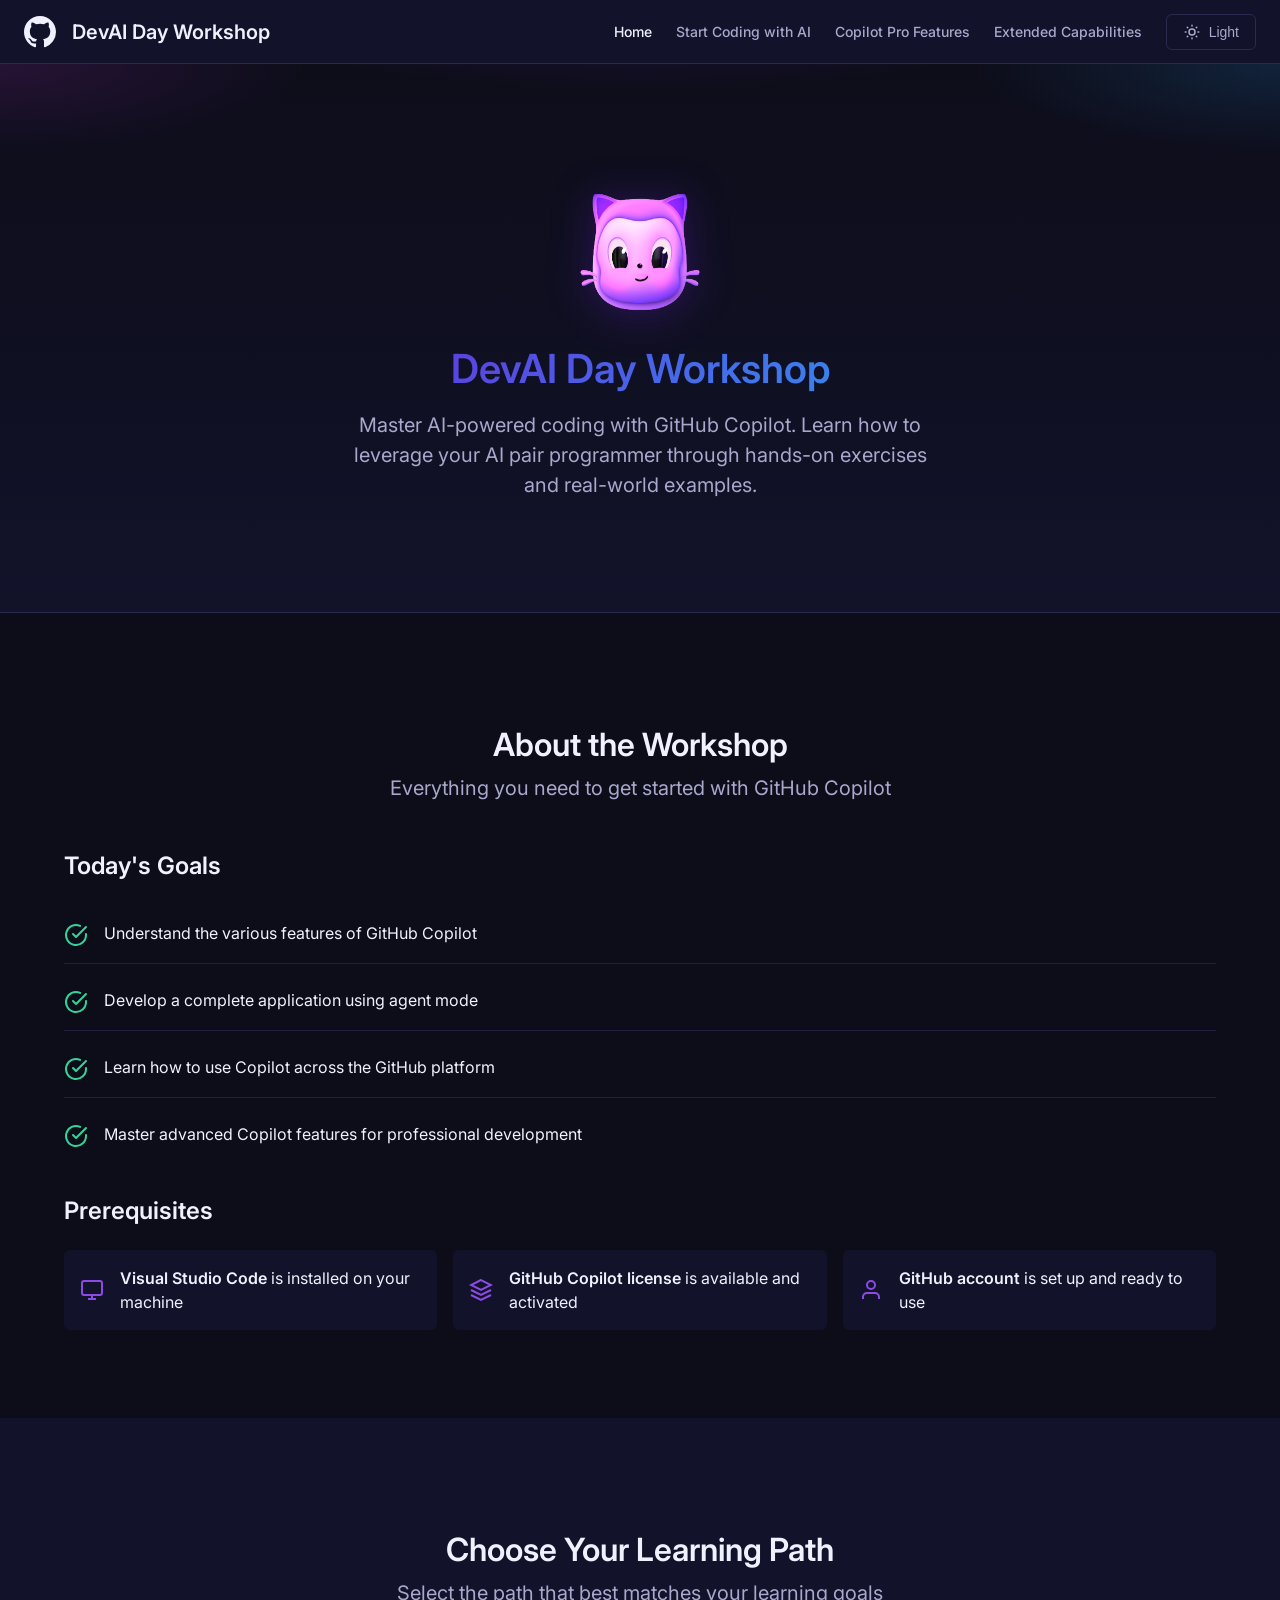
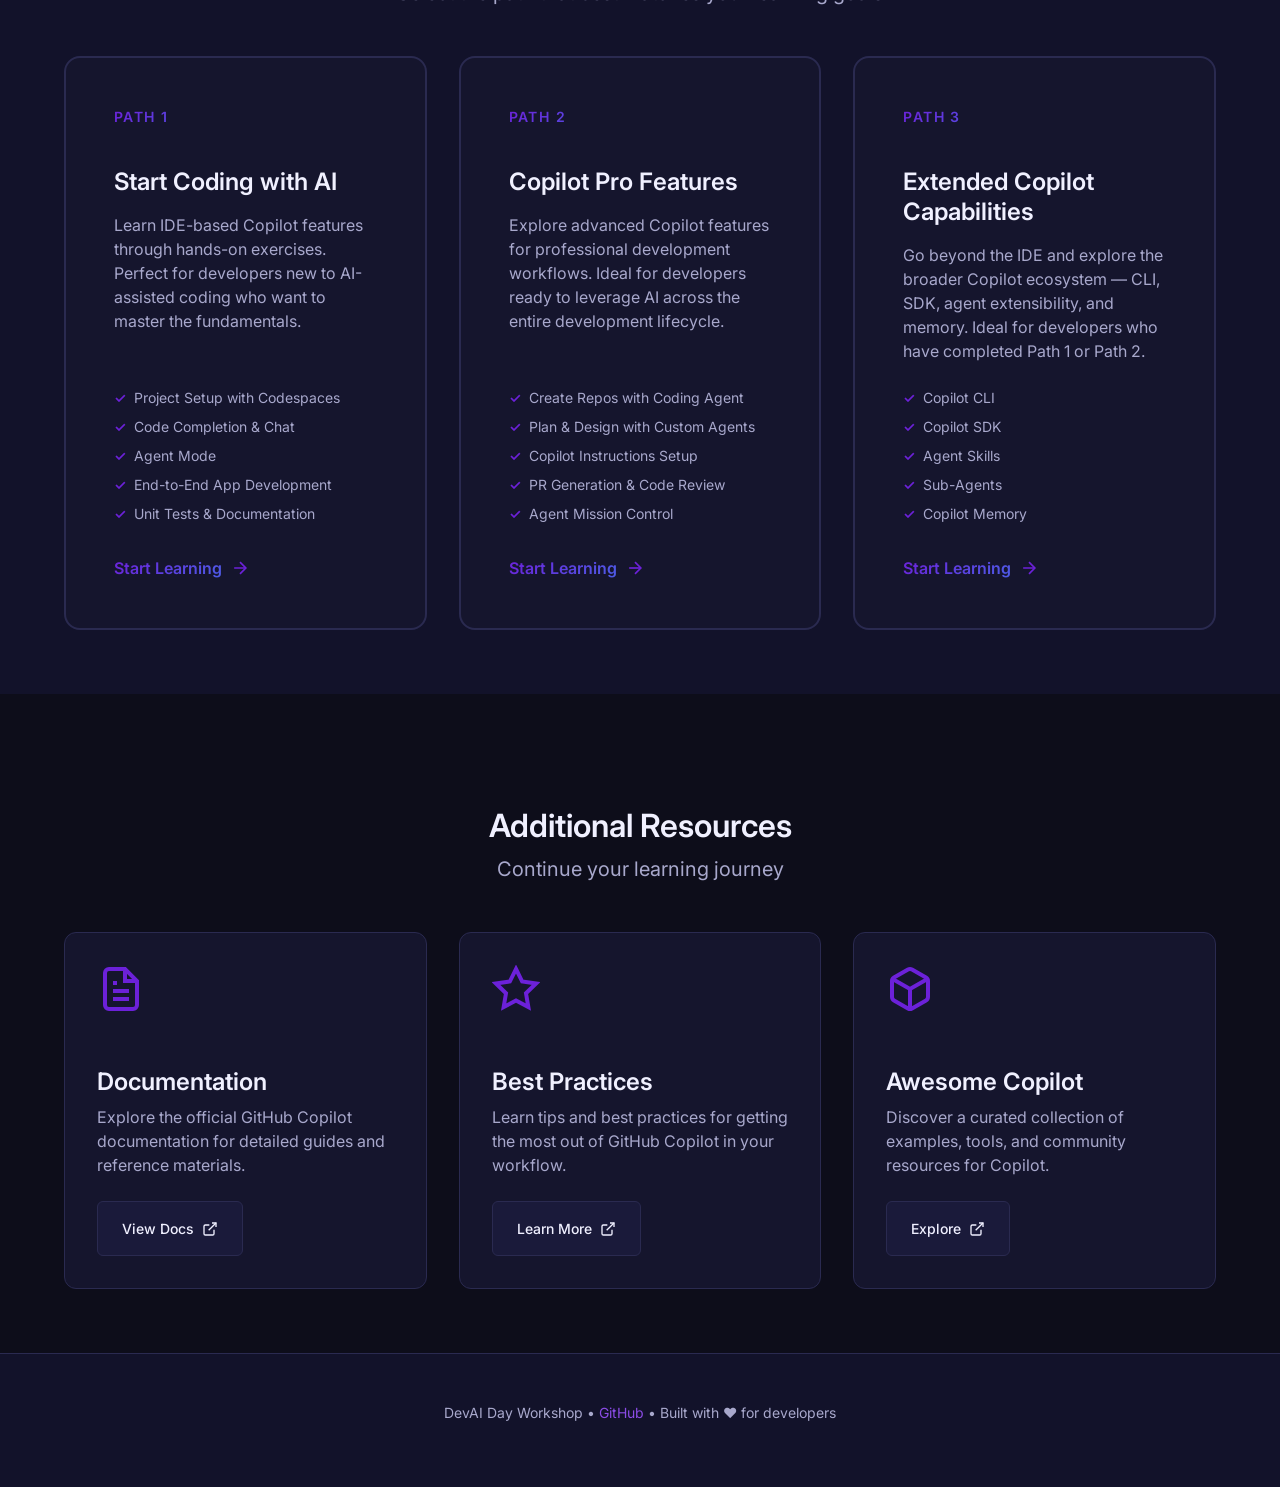
==== index.html @ 862d9c58 "Initial commit: DevAI Day Workshop Co-authored-by: Copilot <223556219+Copilot@users.noreply.github.c" ====
<!DOCTYPE html>
<html lang="en">
<head>
  <meta charset="UTF-8">
  <meta name="viewport" content="width=device-width, initial-scale=1.0">
  <meta name="description" content="Learn how to use GitHub Copilot effectively with hands-on exercises. Choose your learning path: Start Coding with AI or explore Copilot Pro Features.">
  <meta name="theme-color" content="#6C21D9">
  <title>DevAI Day Workshop</title>
  <link rel="stylesheet" href="devai-day-workshop/css/styles.css">
  <link rel="preconnect" href="https://fonts.googleapis.com">
  <link rel="preconnect" href="https://fonts.gstatic.com" crossorigin>
  <link href="https://fonts.googleapis.com/css2?family=Inter:wght@400;500;600;700&display=swap" rel="stylesheet">
  <style>
    body { font-family: 'Inter', var(--font-family); }
  </style>
</head>
<body>
  <!-- Header -->
  <header class="site-header" role="banner">
    <div class="header-brand">
      <svg class="header-logo" viewBox="0 0 24 24" fill="currentColor" aria-hidden="true">
        <path d="M12 0C5.37 0 0 5.37 0 12c0 5.31 3.435 9.795 8.205 11.385.6.105.825-.255.825-.57 0-.285-.015-1.23-.015-2.235-3.015.555-3.795-.735-4.035-1.41-.135-.345-.72-1.41-1.23-1.695-.42-.225-1.02-.78-.015-.795.945-.015 1.62.87 1.845 1.23 1.08 1.815 2.805 1.305 3.495.99.105-.78.42-1.305.765-1.605-2.67-.3-5.46-1.335-5.46-5.925 0-1.305.465-2.385 1.23-3.225-.12-.3-.54-1.53.12-3.18 0 0 1.005-.315 3.3 1.23.96-.27 1.98-.405 3-.405s2.04.135 3 .405c2.295-1.56 3.3-1.23 3.3-1.23.66 1.65.24 2.88.12 3.18.765.84 1.23 1.905 1.23 3.225 0 4.605-2.805 5.625-5.475 5.925.435.375.81 1.095.81 2.22 0 1.605-.015 2.895-.015 3.3 0 .315.225.69.825.57A12.02 12.02 0 0024 12c0-6.63-5.37-12-12-12z"/>
      </svg>
      <a href="index.html" class="header-title">DevAI Day Workshop</a>
    </div>
    <nav class="header-nav" aria-label="Main navigation">
      <a href="index.html" class="header-nav-link active">Home</a>
      <a href="devai-day-workshop/start-coding.html" class="header-nav-link">Start Coding with AI</a>
      <a href="devai-day-workshop/pro-features.html" class="header-nav-link">Copilot Pro Features</a>
      <a href="devai-day-workshop/extended-capabilities.html" class="header-nav-link">Extended Capabilities</a>
      <button id="theme-toggle" class="theme-toggle" aria-label="Toggle dark mode">
        <svg class="theme-toggle-icon" width="18" height="18" viewBox="0 0 24 24" fill="none" aria-hidden="true">
          <path d="M20.354 15.354A9 9 0 018.646 3.646 9.003 9.003 0 0012 21a9.003 9.003 0 008.354-5.646z" stroke="currentColor" stroke-width="2" stroke-linecap="round" stroke-linejoin="round"/>
        </svg>
        <span class="theme-toggle-text">Dark</span>
      </button>
    </nav>
  </header>

  <!-- Main Content -->
  <main class="main-content" role="main">
    <!-- Hero Section -->
    <section class="hero" aria-labelledby="hero-title">
      <div class="hero-content">
        <img src="devai-day-workshop/img/mona.png" alt="GitHub Copilot Logo" class="hero-logo">
        <h1 id="hero-title" class="hero-title">DevAI Day Workshop</h1>
        <p class="hero-subtitle">
          Master AI-powered coding with GitHub Copilot. Learn how to leverage your AI pair programmer 
          through hands-on exercises and real-world examples.
        </p>
      </div>
    </section>

    <!-- About Section -->
    <section class="section" aria-labelledby="about-title">
      <div class="container">
        <div class="section-header">
          <h2 id="about-title" class="section-title">About the Workshop</h2>
          <p class="section-subtitle">Everything you need to get started with GitHub Copilot</p>
        </div>

        <!-- Goals -->
        <h3 id="goals-heading">Today's Goals</h3>
        <ul class="goals-list" aria-labelledby="goals-heading">
          <li>
            <svg viewBox="0 0 24 24" fill="none" stroke="currentColor" stroke-width="2" aria-hidden="true">
              <path d="M22 11.08V12a10 10 0 11-5.93-9.14" stroke-linecap="round" stroke-linejoin="round"/>
              <polyline points="22 4 12 14.01 9 11.01" stroke-linecap="round" stroke-linejoin="round"/>
            </svg>
            <span>Understand the various features of GitHub Copilot</span>
          </li>
          <li>
            <svg viewBox="0 0 24 24" fill="none" stroke="currentColor" stroke-width="2" aria-hidden="true">
              <path d="M22 11.08V12a10 10 0 11-5.93-9.14" stroke-linecap="round" stroke-linejoin="round"/>
              <polyline points="22 4 12 14.01 9 11.01" stroke-linecap="round" stroke-linejoin="round"/>
            </svg>
            <span>Develop a complete application using agent mode</span>
          </li>
          <li>
            <svg viewBox="0 0 24 24" fill="none" stroke="currentColor" stroke-width="2" aria-hidden="true">
              <path d="M22 11.08V12a10 10 0 11-5.93-9.14" stroke-linecap="round" stroke-linejoin="round"/>
              <polyline points="22 4 12 14.01 9 11.01" stroke-linecap="round" stroke-linejoin="round"/>
            </svg>
            <span>Learn how to use Copilot across the GitHub platform</span>
          </li>
          <li>
            <svg viewBox="0 0 24 24" fill="none" stroke="currentColor" stroke-width="2" aria-hidden="true">
              <path d="M22 11.08V12a10 10 0 11-5.93-9.14" stroke-linecap="round" stroke-linejoin="round"/>
              <polyline points="22 4 12 14.01 9 11.01" stroke-linecap="round" stroke-linejoin="round"/>
            </svg>
            <span>Master advanced Copilot features for professional development</span>
          </li>
        </ul>

        <!-- Prerequisites -->
        <h3 id="prereq-heading">Prerequisites</h3>
        <ul class="prerequisites-list" aria-labelledby="prereq-heading">
          <li>
            <svg viewBox="0 0 24 24" fill="none" stroke="currentColor" stroke-width="2" aria-hidden="true">
              <rect x="2" y="3" width="20" height="14" rx="2" ry="2"/>
              <line x1="8" y1="21" x2="16" y2="21"/>
              <line x1="12" y1="17" x2="12" y2="21"/>
            </svg>
            <span><strong>Visual Studio Code</strong> is installed on your machine</span>
          </li>
          <li>
            <svg viewBox="0 0 24 24" fill="none" stroke="currentColor" stroke-width="2" aria-hidden="true">
              <path d="M12 2L2 7l10 5 10-5-10-5z"/>
              <path d="M2 17l10 5 10-5"/>
              <path d="M2 12l10 5 10-5"/>
            </svg>
            <span><strong>GitHub Copilot license</strong> is available and activated</span>
          </li>
          <li>
            <svg viewBox="0 0 24 24" fill="none" stroke="currentColor" stroke-width="2" aria-hidden="true">
              <path d="M20 21v-2a4 4 0 00-4-4H8a4 4 0 00-4 4v2"/>
              <circle cx="12" cy="7" r="4"/>
            </svg>
            <span><strong>GitHub account</strong> is set up and ready to use</span>
          </li>
        </ul>
      </div>
    </section>

    <!-- Learning Paths Section -->
    <section class="section" aria-labelledby="paths-title" style="background-color: var(--color-bg-secondary);">
      <div class="container">
        <div class="section-header">
          <h2 id="paths-title" class="section-title">Choose Your Learning Path</h2>
          <p class="section-subtitle">Select the path that best matches your learning goals</p>
        </div>

        <div class="path-cards">
          <!-- Path 1: Start Coding with AI -->
          <a href="devai-day-workshop/start-coding.html" class="path-card" aria-labelledby="path1-title">
            <span class="path-card-number">Path 1</span>
            <h3 id="path1-title" class="path-card-title">Start Coding with AI</h3>
            <p class="path-card-description">
              Learn IDE-based Copilot features through hands-on exercises. Perfect for developers 
              new to AI-assisted coding who want to master the fundamentals.
            </p>
            <ul class="path-card-topics">
              <li>Project Setup with Codespaces</li>
              <li>Code Completion &amp; Chat</li>
              <li>Agent Mode</li>
              <li>End-to-End App Development</li>
              <li>Unit Tests &amp; Documentation</li>
            </ul>
            <span class="path-card-action">
              Start Learning
              <svg width="20" height="20" viewBox="0 0 24 24" fill="none" stroke="currentColor" stroke-width="2" aria-hidden="true">
                <line x1="5" y1="12" x2="19" y2="12"/>
                <polyline points="12 5 19 12 12 19"/>
              </svg>
            </span>
          </a>

          <!-- Path 2: Copilot Pro Features -->
          <a href="devai-day-workshop/pro-features.html" class="path-card" aria-labelledby="path2-title">
            <span class="path-card-number">Path 2</span>
            <h3 id="path2-title" class="path-card-title">Copilot Pro Features</h3>
            <p class="path-card-description">
              Explore advanced Copilot features for professional development workflows. 
              Ideal for developers ready to leverage AI across the entire development lifecycle.
            </p>
            <ul class="path-card-topics">
              <li>Create Repos with Coding Agent</li>
              <li>Plan &amp; Design with Custom Agents</li>
              <li>Copilot Instructions Setup</li>
              <li>PR Generation &amp; Code Review</li>
              <li>Agent Mission Control</li>
            </ul>
            <span class="path-card-action">
              Start Learning
              <svg width="20" height="20" viewBox="0 0 24 24" fill="none" stroke="currentColor" stroke-width="2" aria-hidden="true">
                <line x1="5" y1="12" x2="19" y2="12"/>
                <polyline points="12 5 19 12 12 19"/>
              </svg>
            </span>
          </a>

          <!-- Path 3: Extended Copilot Capabilities -->
          <a href="devai-day-workshop/extended-capabilities.html" class="path-card" aria-labelledby="path3-title">
            <span class="path-card-number">Path 3</span>
            <h3 id="path3-title" class="path-card-title">Extended Copilot Capabilities</h3>
            <p class="path-card-description">
              Go beyond the IDE and explore the broader Copilot ecosystem — CLI, SDK, agent 
              extensibility, and memory. Ideal for developers who have completed Path 1 or Path 2.
            </p>
            <ul class="path-card-topics">
              <li>Copilot CLI</li>
              <li>Copilot SDK</li>
              <li>Agent Skills</li>
              <li>Sub-Agents</li>
              <li>Copilot Memory</li>
            </ul>
            <span class="path-card-action">
              Start Learning
              <svg width="20" height="20" viewBox="0 0 24 24" fill="none" stroke="currentColor" stroke-width="2" aria-hidden="true">
                <line x1="5" y1="12" x2="19" y2="12"/>
                <polyline points="12 5 19 12 12 19"/>
              </svg>
            </span>
          </a>
        </div>
      </div>
    </section>

    <!-- Resources Section -->
    <section class="section" aria-labelledby="resources-title">
      <div class="container">
        <div class="section-header">
          <h2 id="resources-title" class="section-title">Additional Resources</h2>
          <p class="section-subtitle">Continue your learning journey</p>
        </div>

        <div class="card-grid">
          <div class="card">
            <svg class="card-icon" viewBox="0 0 24 24" fill="none" stroke="currentColor" stroke-width="2" aria-hidden="true">
              <path d="M14 2H6a2 2 0 00-2 2v16a2 2 0 002 2h12a2 2 0 002-2V8z"/>
              <polyline points="14 2 14 8 20 8"/>
              <line x1="16" y1="13" x2="8" y2="13"/>
              <line x1="16" y1="17" x2="8" y2="17"/>
              <polyline points="10 9 9 9 8 9"/>
            </svg>
            <h3 class="card-title">Documentation</h3>
            <p class="card-description">Explore the official GitHub Copilot documentation for detailed guides and reference materials.</p>
            <a href="https://docs.github.com/copilot" target="_blank" rel="noopener noreferrer" class="button button-secondary">
              View Docs
              <svg width="16" height="16" viewBox="0 0 24 24" fill="none" stroke="currentColor" stroke-width="2" aria-hidden="true">
                <path d="M18 13v6a2 2 0 01-2 2H5a2 2 0 01-2-2V8a2 2 0 012-2h6"/>
                <polyline points="15 3 21 3 21 9"/>
                <line x1="10" y1="14" x2="21" y2="3"/>
              </svg>
            </a>
          </div>

          <div class="card">
            <svg class="card-icon" viewBox="0 0 24 24" fill="none" stroke="currentColor" stroke-width="2" aria-hidden="true">
              <polygon points="12 2 15.09 8.26 22 9.27 17 14.14 18.18 21.02 12 17.77 5.82 21.02 7 14.14 2 9.27 8.91 8.26 12 2"/>
            </svg>
            <h3 class="card-title">Best Practices</h3>
            <p class="card-description">Learn tips and best practices for getting the most out of GitHub Copilot in your workflow.</p>
            <a href="https://docs.github.com/copilot/using-github-copilot/best-practices-for-using-github-copilot" target="_blank" rel="noopener noreferrer" class="button button-secondary">
              Learn More
              <svg width="16" height="16" viewBox="0 0 24 24" fill="none" stroke="currentColor" stroke-width="2" aria-hidden="true">
                <path d="M18 13v6a2 2 0 01-2 2H5a2 2 0 01-2-2V8a2 2 0 012-2h6"/>
                <polyline points="15 3 21 3 21 9"/>
                <line x1="10" y1="14" x2="21" y2="3"/>
              </svg>
            </a>
          </div>

          <div class="card">
            <svg class="card-icon" viewBox="0 0 24 24" fill="none" stroke="currentColor" stroke-width="2" aria-hidden="true">
              <path d="M21 16V8a2 2 0 00-1-1.73l-7-4a2 2 0 00-2 0l-7 4A2 2 0 003 8v8a2 2 0 001 1.73l7 4a2 2 0 002 0l7-4A2 2 0 0021 16z"/>
              <polyline points="3.27 6.96 12 12.01 20.73 6.96"/>
              <line x1="12" y1="22.08" x2="12" y2="12"/>
            </svg>
            <h3 class="card-title">Awesome Copilot</h3>
            <p class="card-description">Discover a curated collection of examples, tools, and community resources for Copilot.</p>
            <a href="https://github.com/github/awesome-copilot" target="_blank" rel="noopener noreferrer" class="button button-secondary">
              Explore
              <svg width="16" height="16" viewBox="0 0 24 24" fill="none" stroke="currentColor" stroke-width="2" aria-hidden="true">
                <path d="M18 13v6a2 2 0 01-2 2H5a2 2 0 01-2-2V8a2 2 0 012-2h6"/>
                <polyline points="15 3 21 3 21 9"/>
                <line x1="10" y1="14" x2="21" y2="3"/>
              </svg>
            </a>
          </div>
        </div>
      </div>
    </section>

  <!-- Footer -->
  <footer class="site-footer" role="contentinfo">
    <div class="container">
      <p>
        DevAI Day Workshop &bull; 
        <a href="https://github.com" target="_blank" rel="noopener noreferrer">GitHub</a> &bull;
        Built with ❤️ for developers
      </p>
    </div>
  </footer>

  <script src="devai-day-workshop/js/main.js"></script>
</body>
</html>
---- devai-day-workshop/css/styles.css ----
/* DevAI Day Workshop - Main Styles */
/* GitHub Universe Wonderland Theme - Purple/Blue gradients */

:root {
  /* Wonderland Theme Colors */
  --color-wonderland-purple: #6C21D9;
  --color-wonderland-purple-light: #8B4CE6;
  --color-wonderland-purple-dark: #5018A8;
  --color-wonderland-blue: #28A2F4;
  --color-wonderland-blue-light: #4BB8FF;
  --color-wonderland-blue-dark: #1A7CC4;
  --color-wonderland-pink: #E040FB;
  --color-wonderland-teal: #00BCD4;
  --color-wonderland-gradient: linear-gradient(135deg, #6C21D9 0%, #28A2F4 100%);
  --color-wonderland-gradient-reverse: linear-gradient(135deg, #28A2F4 0%, #6C21D9 100%);
  --color-wonderland-gradient-soft: linear-gradient(135deg, rgba(108, 33, 217, 0.1) 0%, rgba(40, 162, 244, 0.1) 100%);

  /* Light mode colors (default) */
  --color-bg-primary: #ffffff;
  --color-bg-secondary: #f8f9fc;
  --color-bg-tertiary: #f0f2f8;
  --color-bg-card: #ffffff;
  --color-border: #e1e4ea;
  --color-border-muted: #e8ebf0;
  --color-text-primary: #1a1a2e;
  --color-text-secondary: #555770;
  --color-text-muted: #7a7d94;
  --color-text-link: #6C21D9;
  --color-accent-primary: #6C21D9;
  --color-accent-secondary: #28A2F4;
  --color-accent-emphasis: #E040FB;
  --color-success: #10B981;
  --color-warning: #F59E0B;
  --color-danger: #EF4444;
  --color-code-bg: #f5f6fa;
  --color-highlight: #fef3cd;
  --color-sidebar-bg: #f8f9fc;
  --color-sidebar-active: #ffffff;
  --color-shadow: rgba(108, 33, 217, 0.08);
  --color-shadow-lg: rgba(108, 33, 217, 0.15);

  /* Spacing scale */
  --spacing-xs: 4px;
  --spacing-sm: 8px;
  --spacing-md: 16px;
  --spacing-lg: 24px;
  --spacing-xl: 32px;
  --spacing-2xl: 48px;
  --spacing-3xl: 64px;

  /* Typography */
  --font-family: -apple-system, BlinkMacSystemFont, 'Segoe UI', 'Noto Sans', Helvetica, Arial, sans-serif;
  --font-family-mono: ui-monospace, SFMono-Regular, 'SF Mono', Menlo, Consolas, 'Liberation Mono', monospace;
  --font-size-xs: 12px;
  --font-size-sm: 14px;
  --font-size-md: 16px;
  --font-size-lg: 20px;
  --font-size-xl: 24px;
  --font-size-2xl: 32px;
  --font-size-3xl: 40px;
  --line-height-tight: 1.25;
  --line-height-normal: 1.5;
  --line-height-relaxed: 1.75;

  /* Border radius */
  --radius-sm: 4px;
  --radius-md: 6px;
  --radius-lg: 12px;
  --radius-xl: 16px;
  --radius-full: 9999px;

  /* Transitions */
  --transition-fast: 150ms ease;
  --transition-normal: 250ms ease;
  --transition-slow: 350ms ease;

  /* Layout */
  --sidebar-width: 280px;
  --header-height: 64px;
  --content-max-width: 900px;
}

/* Dark mode colors - Wonderland Theme */
[data-theme="dark"] {
  --color-bg-primary: #0d0d1a;
  --color-bg-secondary: #12122a;
  --color-bg-tertiary: #1a1a3a;
  --color-bg-card: #15152d;
  --color-border: #2a2a50;
  --color-border-muted: #1f1f40;
  --color-text-primary: #f0f0ff;
  --color-text-secondary: #a8a8cc;
  --color-text-muted: #7878a0;
  --color-text-link: #8B4CE6;
  --color-accent-primary: #8B4CE6;
  --color-accent-secondary: #4BB8FF;
  --color-accent-emphasis: #E040FB;
  --color-success: #34D399;
  --color-warning: #FBBF24;
  --color-danger: #F87171;
  --color-code-bg: #12122a;
  --color-highlight: #3d2e00;
  --color-sidebar-bg: #12122a;
  --color-sidebar-active: #1a1a3a;
  --color-shadow: rgba(108, 33, 217, 0.2);
  --color-shadow-lg: rgba(108, 33, 217, 0.35);
}

/* Reset */
*, *::before, *::after {
  box-sizing: border-box;
  margin: 0;
  padding: 0;
}

html {
  scroll-behavior: smooth;
}

body {
  font-family: var(--font-family);
  font-size: var(--font-size-md);
  line-height: var(--line-height-normal);
  color: var(--color-text-primary);
  background-color: var(--color-bg-primary);
  min-height: 100vh;
  transition: background-color var(--transition-normal), color var(--transition-normal);
}

a {
  color: var(--color-text-link);
  text-decoration: none;
  transition: color var(--transition-fast);
}

a:hover {
  text-decoration: underline;
}

a:focus-visible {
  outline: 2px solid var(--color-wonderland-purple);
  outline-offset: 2px;
  border-radius: var(--radius-sm);
}

img {
  max-width: 100%;
  height: auto;
  display: block;
}

ul, ol {
  padding-left: var(--spacing-lg);
}

li {
  margin-bottom: var(--spacing-sm);
}

/* Typography */
h1, h2, h3, h4, h5, h6 {
  font-weight: 600;
  line-height: var(--line-height-tight);
  color: var(--color-text-primary);
  margin-bottom: var(--spacing-md);
}

h1 { font-size: var(--font-size-3xl); }
h2 { font-size: var(--font-size-2xl); margin-top: var(--spacing-2xl); }
h3 { font-size: var(--font-size-xl); margin-top: var(--spacing-xl); }
h4 { font-size: var(--font-size-lg); margin-top: var(--spacing-lg); }

p {
  margin-bottom: var(--spacing-md);
}

strong {
  font-weight: 600;
}

/* Code blocks */
code {
  font-family: var(--font-family-mono);
  font-size: 0.875em;
  background-color: var(--color-code-bg);
  padding: 0.2em 0.4em;
  border-radius: var(--radius-sm);
  color: var(--color-text-primary);
}

pre {
  background-color: var(--color-code-bg);
  border: 1px solid var(--color-border);
  border-radius: var(--radius-md);
  padding: var(--spacing-md);
  overflow-x: auto;
  margin: var(--spacing-md) 0;
}

pre code {
  background: none;
  padding: 0;
  font-size: var(--font-size-sm);
  line-height: var(--line-height-relaxed);
}

/* Header */
.site-header {
  position: fixed;
  top: 0;
  left: 0;
  right: 0;
  height: var(--header-height);
  background-color: var(--color-bg-secondary);
  border-bottom: 1px solid var(--color-border);
  display: flex;
  align-items: center;
  justify-content: space-between;
  padding: 0 var(--spacing-lg);
  z-index: 100;
  transition: background-color var(--transition-normal);
}

.header-brand {
  display: flex;
  align-items: center;
  gap: var(--spacing-md);
}

.header-logo {
  width: 32px;
  height: 32px;
}

.header-title {
  font-size: var(--font-size-lg);
  font-weight: 600;
  color: var(--color-text-primary);
  text-decoration: none;
}

.header-title:hover {
  text-decoration: none;
  color: var(--color-text-link);
}

.header-nav {
  display: flex;
  align-items: center;
  gap: var(--spacing-lg);
}

.header-nav-link {
  color: var(--color-text-secondary);
  font-size: var(--font-size-sm);
  font-weight: 500;
  transition: color var(--transition-fast);
}

.header-nav-link:hover {
  color: var(--color-text-primary);
  text-decoration: none;
}

.header-nav-link.active {
  color: var(--color-text-primary);
}

/* Theme toggle */
.theme-toggle {
  background: none;
  border: 1px solid var(--color-border);
  border-radius: var(--radius-md);
  padding: var(--spacing-sm) var(--spacing-md);
  cursor: pointer;
  display: flex;
  align-items: center;
  gap: var(--spacing-sm);
  color: var(--color-text-secondary);
  font-size: var(--font-size-sm);
  transition: all var(--transition-fast);
}

.theme-toggle:hover {
  background-color: var(--color-bg-tertiary);
  color: var(--color-text-primary);
}

.theme-toggle:focus-visible {
  outline: 2px solid var(--color-wonderland-purple);
  outline-offset: 2px;
}

.theme-toggle-icon {
  width: 18px;
  height: 18px;
}

/* Landing page hero - Wonderland Theme */
.hero {
  background: linear-gradient(180deg, var(--color-bg-primary) 0%, var(--color-bg-secondary) 100%);
  padding: calc(var(--header-height) + var(--spacing-3xl)) var(--spacing-lg) var(--spacing-3xl);
  text-align: center;
  border-bottom: 1px solid var(--color-border);
  position: relative;
  overflow: hidden;
}

.hero::before {
  content: '';
  position: absolute;
  top: 0;
  left: 0;
  right: 0;
  bottom: 0;
  background: 
    radial-gradient(ellipse 80% 50% at 50% -20%, rgba(108, 33, 217, 0.15) 0%, transparent 50%),
    radial-gradient(ellipse 60% 40% at 100% 0%, rgba(40, 162, 244, 0.1) 0%, transparent 40%),
    radial-gradient(ellipse 60% 40% at 0% 0%, rgba(224, 64, 251, 0.08) 0%, transparent 40%);
  pointer-events: none;
}

[data-theme="dark"] .hero::before {
  background: 
    radial-gradient(ellipse 80% 50% at 50% -20%, rgba(108, 33, 217, 0.25) 0%, transparent 50%),
    radial-gradient(ellipse 60% 40% at 100% 0%, rgba(40, 162, 244, 0.15) 0%, transparent 40%),
    radial-gradient(ellipse 60% 40% at 0% 0%, rgba(224, 64, 251, 0.12) 0%, transparent 40%);
}

.hero-content {
  max-width: 800px;
  margin: 0 auto;
  position: relative;
  z-index: 1;
}

.hero-logo {
  width: 120px;
  height: 120px;
  margin: 0 auto var(--spacing-xl);
  filter: drop-shadow(0 4px 20px rgba(108, 33, 217, 0.3));
}

.hero-title {
  font-size: var(--font-size-3xl);
  margin-bottom: var(--spacing-md);
  background: var(--color-wonderland-gradient);
  -webkit-background-clip: text;
  -webkit-text-fill-color: transparent;
  background-clip: text;
}

.hero-subtitle {
  font-size: var(--font-size-lg);
  color: var(--color-text-secondary);
  margin-bottom: var(--spacing-2xl);
  max-width: 600px;
  margin-left: auto;
  margin-right: auto;
}

/* Main layout */
.main-content {
  padding-top: var(--header-height);
}

.container {
  max-width: 1200px;
  margin: 0 auto;
  padding: 0 var(--spacing-lg);
}

/* Section styles */
.section {
  padding: var(--spacing-3xl) 0;
}

.section-header {
  text-align: center;
  margin-bottom: var(--spacing-2xl);
}

.section-title {
  font-size: var(--font-size-2xl);
  margin-bottom: var(--spacing-sm);
}

.section-subtitle {
  color: var(--color-text-secondary);
  font-size: var(--font-size-lg);
}

/* Cards */
.card-grid {
  display: grid;
  grid-template-columns: repeat(auto-fit, minmax(300px, 1fr));
  gap: var(--spacing-xl);
}

.card {
  background-color: var(--color-bg-card);
  border: 1px solid var(--color-border);
  border-radius: var(--radius-lg);
  padding: var(--spacing-xl);
  transition: all var(--transition-normal);
}

.card:hover {
  border-color: var(--color-wonderland-purple);
  box-shadow: 0 8px 24px var(--color-shadow);
  transform: translateY(-2px);
}

.card-icon {
  width: 48px;
  height: 48px;
  margin-bottom: var(--spacing-md);
  color: var(--color-wonderland-purple);
}

.card-title {
  font-size: var(--font-size-xl);
  margin-bottom: var(--spacing-sm);
}

.card-description {
  color: var(--color-text-secondary);
  margin-bottom: var(--spacing-lg);
}

/* Path cards (special styling for learning path selection) - Wonderland Theme */
.path-cards {
  display: grid;
  grid-template-columns: repeat(auto-fit, minmax(350px, 1fr));
  gap: var(--spacing-xl);
  margin-top: var(--spacing-2xl);
}

.path-card {
  background-color: var(--color-bg-card);
  border: 2px solid var(--color-border);
  border-radius: var(--radius-xl);
  padding: var(--spacing-2xl);
  text-decoration: none;
  color: inherit;
  display: flex;
  flex-direction: column;
  transition: all var(--transition-normal);
  position: relative;
  overflow: hidden;
}

.path-card::before {
  content: '';
  position: absolute;
  top: 0;
  left: 0;
  right: 0;
  height: 4px;
  background: var(--color-wonderland-gradient);
  transform: scaleX(0);
  transform-origin: left;
  transition: transform var(--transition-normal);
}

.path-card::after {
  content: '';
  position: absolute;
  top: 0;
  left: 0;
  right: 0;
  bottom: 0;
  background: var(--color-wonderland-gradient-soft);
  opacity: 0;
  transition: opacity var(--transition-normal);
  pointer-events: none;
}

.path-card:hover {
  border-color: var(--color-wonderland-purple);
  box-shadow: 0 12px 40px var(--color-shadow-lg), 0 0 0 1px rgba(108, 33, 217, 0.1);
  transform: translateY(-4px);
  text-decoration: none;
}

.path-card:hover::before {
  transform: scaleX(1);
}

.path-card:hover::after {
  opacity: 1;
}

.path-card:focus-visible {
  outline: 2px solid var(--color-wonderland-purple);
  outline-offset: 4px;
}

.path-card-number {
  font-size: var(--font-size-sm);
  font-weight: 600;
  background: var(--color-wonderland-gradient);
  -webkit-background-clip: text;
  -webkit-text-fill-color: transparent;
  background-clip: text;
  text-transform: uppercase;
  letter-spacing: 0.1em;
  margin-bottom: var(--spacing-sm);
  position: relative;
  z-index: 1;
}

.path-card-title {
  font-size: var(--font-size-xl);
  margin-bottom: var(--spacing-md);
  color: var(--color-text-primary);
  position: relative;
  z-index: 1;
}

.path-card-description {
  color: var(--color-text-secondary);
  margin-bottom: var(--spacing-lg);
  flex: 1;
  position: relative;
  z-index: 1;
}

.path-card-topics {
  list-style: none;
  padding: 0;
  margin: 0 0 var(--spacing-lg) 0;
  position: relative;
  z-index: 1;
}

.path-card-topics li {
  display: flex;
  align-items: center;
  gap: var(--spacing-sm);
  margin-bottom: var(--spacing-sm);
  color: var(--color-text-secondary);
  font-size: var(--font-size-sm);
}

.path-card-topics li::before {
  content: '✓';
  color: var(--color-wonderland-purple);
  font-weight: 600;
}

.path-card-action {
  display: inline-flex;
  align-items: center;
  gap: var(--spacing-sm);
  background: var(--color-wonderland-gradient);
  -webkit-background-clip: text;
  -webkit-text-fill-color: transparent;
  background-clip: text;
  font-weight: 600;
  font-size: var(--font-size-md);
  position: relative;
  z-index: 1;
}

.path-card-action svg {
  transition: transform var(--transition-fast);
  stroke: var(--color-wonderland-purple);
}

.path-card:hover .path-card-action svg {
  transform: translateX(4px);
}

/* Prerequisites list */
.prerequisites-list {
  display: grid;
  grid-template-columns: repeat(auto-fit, minmax(250px, 1fr));
  gap: var(--spacing-md);
  list-style: none;
  padding: 0;
  margin: var(--spacing-lg) 0;
}

.prerequisites-list li {
  display: flex;
  align-items: center;
  gap: var(--spacing-md);
  padding: var(--spacing-md);
  background-color: var(--color-bg-secondary);
  border-radius: var(--radius-md);
  margin-bottom: 0;
}

.prerequisites-list li svg {
  width: 24px;
  height: 24px;
  color: var(--color-accent-primary);
  flex-shrink: 0;
}

/* Goals list */
.goals-list {
  list-style: none;
  padding: 0;
  margin: var(--spacing-lg) 0;
}

.goals-list li {
  display: flex;
  align-items: flex-start;
  gap: var(--spacing-md);
  padding: var(--spacing-md) 0;
  border-bottom: 1px solid var(--color-border-muted);
}

.goals-list li:last-child {
  border-bottom: none;
}

.goals-list li svg {
  width: 24px;
  height: 24px;
  color: var(--color-success);
  flex-shrink: 0;
  margin-top: 2px;
}

/* Workshop layout (sidebar + content) */
.workshop-layout {
  display: flex;
  min-height: calc(100vh - var(--header-height));
  padding-top: var(--header-height);
}

.workshop-sidebar {
  position: fixed;
  top: var(--header-height);
  left: 0;
  width: var(--sidebar-width);
  height: calc(100vh - var(--header-height));
  background-color: var(--color-sidebar-bg);
  border-right: 1px solid var(--color-border);
  overflow-y: auto;
  padding: var(--spacing-lg) 0;
  z-index: 50;
  transition: transform var(--transition-normal), background-color var(--transition-normal);
}

.sidebar-header {
  padding: 0 var(--spacing-lg) var(--spacing-lg);
  border-bottom: 1px solid var(--color-border);
  margin-bottom: var(--spacing-md);
}

.sidebar-back {
  display: inline-flex;
  align-items: center;
  gap: var(--spacing-sm);
  color: var(--color-text-secondary);
  font-size: var(--font-size-sm);
  margin-bottom: var(--spacing-md);
  transition: color var(--transition-fast);
}

.sidebar-back:hover {
  color: var(--color-text-primary);
  text-decoration: none;
}

.sidebar-title {
  font-size: var(--font-size-md);
  font-weight: 600;
  color: var(--color-text-primary);
}

.sidebar-nav {
  padding: 0 var(--spacing-sm);
}

.sidebar-nav-list {
  list-style: none;
  padding: 0;
  margin: 0;
}

.sidebar-nav-item {
  margin-bottom: var(--spacing-xs);
}

.sidebar-nav-link {
  display: flex;
  align-items: flex-start;
  gap: var(--spacing-md);
  padding: var(--spacing-sm) var(--spacing-md);
  border-radius: var(--radius-md);
  color: var(--color-text-secondary);
  text-decoration: none;
  font-size: var(--font-size-sm);
  transition: all var(--transition-fast);
}

.sidebar-nav-link:hover {
  background-color: var(--color-bg-tertiary);
  color: var(--color-text-primary);
  text-decoration: none;
}

.sidebar-nav-link.active {
  background-color: var(--color-sidebar-active);
  color: var(--color-text-primary);
  font-weight: 500;
}

.sidebar-nav-link.completed {
  color: var(--color-success);
}

.sidebar-nav-number {
  display: flex;
  align-items: center;
  justify-content: center;
  width: 24px;
  height: 24px;
  border-radius: var(--radius-full);
  background-color: var(--color-bg-tertiary);
  font-size: var(--font-size-xs);
  font-weight: 600;
  flex-shrink: 0;
}

.sidebar-nav-link.active .sidebar-nav-number {
  background: var(--color-wonderland-gradient);
  color: #ffffff;
}

.sidebar-nav-link.completed .sidebar-nav-number {
  background-color: var(--color-success);
  color: #ffffff;
}

.sidebar-nav-text {
  flex: 1;
  line-height: var(--line-height-tight);
  padding-top: 2px;
}

/* Workshop content area */
.workshop-content {
  flex: 1;
  margin-left: var(--sidebar-width);
  padding: var(--spacing-2xl) var(--spacing-xl);
  max-width: calc(100% - var(--sidebar-width));
}

.workshop-content-inner {
  max-width: var(--content-max-width);
  margin: 0 auto;
}

/* Step sections */
.step-section {
  display: none;
  animation: fadeIn var(--transition-normal);
}

.step-section.active {
  display: block;
}

@keyframes fadeIn {
  from { opacity: 0; transform: translateY(10px); }
  to { opacity: 1; transform: translateY(0); }
}

.step-header {
  margin-bottom: var(--spacing-xl);
  padding-bottom: var(--spacing-lg);
  border-bottom: 1px solid var(--color-border);
}

.step-number {
  display: inline-block;
  padding: var(--spacing-xs) var(--spacing-md);
  background: var(--color-wonderland-gradient);
  color: #ffffff;
  font-size: var(--font-size-xs);
  font-weight: 600;
  border-radius: var(--radius-full);
  margin-bottom: var(--spacing-md);
  text-transform: uppercase;
  letter-spacing: 0.05em;
}

.step-title {
  font-size: var(--font-size-2xl);
  margin-bottom: var(--spacing-sm);
  margin-top: 0;
}

.step-duration {
  display: inline-flex;
  align-items: center;
  gap: var(--spacing-sm);
  color: var(--color-text-secondary);
  font-size: var(--font-size-sm);
}

.step-duration svg {
  width: 16px;
  height: 16px;
}

/* Step navigation */
.step-navigation {
  display: flex;
  justify-content: space-between;
  align-items: center;
  margin-top: var(--spacing-3xl);
  padding-top: var(--spacing-xl);
  border-top: 1px solid var(--color-border);
  gap: var(--spacing-md);
}

.step-nav-button {
  display: inline-flex;
  align-items: center;
  gap: var(--spacing-sm);
  padding: var(--spacing-md) var(--spacing-lg);
  border: 1px solid var(--color-border);
  border-radius: var(--radius-md);
  background-color: var(--color-bg-card);
  color: var(--color-text-primary);
  font-size: var(--font-size-sm);
  font-weight: 500;
  cursor: pointer;
  transition: all var(--transition-fast);
  text-decoration: none;
}

.step-nav-button:hover {
  background-color: var(--color-bg-tertiary);
  border-color: var(--color-accent-secondary);
  text-decoration: none;
}

.step-nav-button:focus-visible {
  outline: 2px solid var(--color-wonderland-purple);
  outline-offset: 2px;
}

.step-nav-button.primary {
  background: var(--color-wonderland-gradient);
  border-color: transparent;
  color: #ffffff;
}

.step-nav-button.primary:hover {
  background: linear-gradient(135deg, #5018A8 0%, #1A7CC4 100%);
  border-color: transparent;
  box-shadow: 0 4px 15px rgba(108, 33, 217, 0.3);
}

.step-nav-button:disabled {
  opacity: 0.5;
  cursor: not-allowed;
}

.step-nav-button svg {
  width: 16px;
  height: 16px;
}

/* Progress bar */
.progress-container {
  padding: var(--spacing-md) var(--spacing-lg);
  border-top: 1px solid var(--color-border);
  margin-top: auto;
}

.progress-label {
  display: flex;
  justify-content: space-between;
  font-size: var(--font-size-xs);
  color: var(--color-text-secondary);
  margin-bottom: var(--spacing-sm);
}

.progress-bar {
  height: 4px;
  background-color: var(--color-bg-tertiary);
  border-radius: var(--radius-full);
  overflow: hidden;
}

.progress-fill {
  height: 100%;
  background: var(--color-wonderland-gradient);
  border-radius: var(--radius-full);
  transition: width var(--transition-normal);
}

/* Info boxes */
.info-box {
  padding: var(--spacing-md) var(--spacing-lg);
  border-radius: var(--radius-md);
  margin: var(--spacing-lg) 0;
  display: flex;
  gap: var(--spacing-md);
}

.info-box svg {
  width: 20px;
  height: 20px;
  flex-shrink: 0;
  margin-top: 2px;
}

.info-box.tip {
  background-color: rgba(35, 134, 54, 0.1);
  border: 1px solid rgba(35, 134, 54, 0.3);
  color: var(--color-success);
}

.info-box.warning {
  background-color: rgba(154, 103, 0, 0.1);
  border: 1px solid rgba(154, 103, 0, 0.3);
  color: var(--color-warning);
}

.info-box.note {
  background-color: rgba(108, 33, 217, 0.1);
  border: 1px solid rgba(108, 33, 217, 0.3);
  color: var(--color-wonderland-purple);
}

[data-theme="dark"] .info-box.tip {
  background-color: rgba(63, 185, 80, 0.1);
  border-color: rgba(63, 185, 80, 0.3);
}

[data-theme="dark"] .info-box.warning {
  background-color: rgba(210, 153, 34, 0.1);
  border-color: rgba(210, 153, 34, 0.3);
}

[data-theme="dark"] .info-box.note {
  background-color: rgba(139, 76, 230, 0.1);
  border-color: rgba(139, 76, 230, 0.3);
}

.info-box-content {
  flex: 1;
}

.info-box-content p {
  margin: 0;
  color: var(--color-text-primary);
}

.info-box-content strong {
  display: block;
  margin-bottom: var(--spacing-xs);
}

/* Image containers */
.image-container {
  margin: var(--spacing-lg) 0;
  text-align: center;
}

.image-container img {
  max-width: 100%;
  border: 1px solid var(--color-border);
  border-radius: var(--radius-md);
  margin: 0 auto;
}

.image-container figcaption {
  margin-top: var(--spacing-sm);
  font-size: var(--font-size-sm);
  color: var(--color-text-secondary);
}

/* Placeholder images */
.image-placeholder {
  background-color: var(--color-bg-secondary);
  border: 2px dashed var(--color-border);
  border-radius: var(--radius-md);
  padding: var(--spacing-2xl);
  text-align: center;
  color: var(--color-text-muted);
  margin: var(--spacing-lg) 0;
}

.image-placeholder svg {
  width: 48px;
  height: 48px;
  margin-bottom: var(--spacing-md);
  opacity: 0.5;
}

.image-placeholder p {
  margin: 0;
  font-size: var(--font-size-sm);
}

/* Buttons */
.button {
  display: inline-flex;
  align-items: center;
  justify-content: center;
  gap: var(--spacing-sm);
  padding: var(--spacing-md) var(--spacing-lg);
  border: 1px solid transparent;
  border-radius: var(--radius-md);
  font-size: var(--font-size-sm);
  font-weight: 500;
  cursor: pointer;
  text-decoration: none;
  transition: all var(--transition-fast);
}

.button:hover {
  text-decoration: none;
}

.button:focus-visible {
  outline: 2px solid var(--color-wonderland-purple);
  outline-offset: 2px;
}

.button-primary {
  background: var(--color-wonderland-gradient);
  color: #ffffff;
}

.button-primary:hover {
  background: linear-gradient(135deg, #5018A8 0%, #1A7CC4 100%);
  box-shadow: 0 4px 15px rgba(108, 33, 217, 0.3);
}

.button-secondary {
  background-color: var(--color-bg-tertiary);
  border-color: var(--color-border);
  color: var(--color-text-primary);
}

.button-secondary:hover {
  background-color: var(--color-bg-secondary);
  border-color: var(--color-wonderland-purple);
  color: var(--color-wonderland-purple);
}

/* Tables */
table {
  width: 100%;
  border-collapse: collapse;
  margin: var(--spacing-lg) 0;
  font-size: var(--font-size-sm);
}

th, td {
  padding: var(--spacing-md);
  text-align: left;
  border-bottom: 1px solid var(--color-border);
}

th {
  background-color: var(--color-bg-secondary);
  font-weight: 600;
}

tr:hover {
  background-color: var(--color-bg-secondary);
}

/* Footer */
.site-footer {
  background-color: var(--color-bg-secondary);
  border-top: 1px solid var(--color-border);
  padding: var(--spacing-2xl) var(--spacing-lg);
  text-align: center;
  color: var(--color-text-secondary);
  font-size: var(--font-size-sm);
}

.site-footer a {
  color: var(--color-text-link);
}

/* Mobile sidebar toggle - Wonderland Theme */
.sidebar-toggle {
  display: none;
  position: fixed;
  bottom: var(--spacing-lg);
  right: var(--spacing-lg);
  width: 56px;
  height: 56px;
  border-radius: var(--radius-full);
  background: var(--color-wonderland-gradient);
  color: #ffffff;
  border: none;
  cursor: pointer;
  box-shadow: 0 4px 20px rgba(108, 33, 217, 0.4);
  z-index: 60;
  align-items: center;
  justify-content: center;
  transition: all var(--transition-fast);
}

.sidebar-toggle:hover {
  transform: scale(1.05);
  box-shadow: 0 6px 25px rgba(108, 33, 217, 0.5);
}

.sidebar-toggle svg {
  width: 24px;
  height: 24px;
}

.sidebar-overlay {
  display: none;
  position: fixed;
  inset: 0;
  background-color: rgba(0, 0, 0, 0.5);
  z-index: 40;
}

/* Mobile styles */
@media (max-width: 768px) {
  :root {
    --header-height: 56px;
  }

  .header-nav {
    display: none;
  }

  .hero {
    padding: calc(var(--header-height) + var(--spacing-xl)) var(--spacing-md) var(--spacing-xl);
  }

  .hero-logo {
    width: 80px;
    height: 80px;
  }

  .hero-title {
    font-size: var(--font-size-2xl);
  }

  .hero-subtitle {
    font-size: var(--font-size-md);
  }

  .path-cards {
    grid-template-columns: 1fr;
  }

  .path-card {
    padding: var(--spacing-lg);
  }

  .workshop-sidebar {
    transform: translateX(-100%);
    width: 85%;
    max-width: 320px;
  }

  .workshop-sidebar.open {
    transform: translateX(0);
  }

  .sidebar-overlay.open {
    display: block;
  }

  .sidebar-toggle {
    display: flex;
  }

  .workshop-content {
    margin-left: 0;
    max-width: 100%;
    padding: var(--spacing-lg) var(--spacing-md);
  }

  .step-navigation {
    flex-direction: column;
  }

  .step-nav-button {
    width: 100%;
    justify-content: center;
  }

  .container {
    padding: 0 var(--spacing-md);
  }

  h1 { font-size: var(--font-size-2xl); }
  h2 { font-size: var(--font-size-xl); }
  h3 { font-size: var(--font-size-lg); }
}

/* Print styles */
@media print {
  .site-header,
  .workshop-sidebar,
  .sidebar-toggle,
  .step-navigation,
  .theme-toggle {
    display: none;
  }

  .workshop-content {
    margin-left: 0;
    max-width: 100%;
  }

  .step-section {
    display: block;
    page-break-after: always;
  }
}

/* Syntax highlighting - Wonderland Theme */
:root {
  --color-syntax-keyword: #6C21D9;
  --color-syntax-string: #28A2F4;
  --color-syntax-comment: #7878a0;
  --color-syntax-function: #E040FB;
  --color-syntax-number: #00BCD4;
}

[data-theme="dark"] {
  --color-syntax-keyword: #8B4CE6;
  --color-syntax-string: #4BB8FF;
  --color-syntax-comment: #7878a0;
  --color-syntax-function: #E879F9;
  --color-syntax-number: #22D3EE;
}

.hljs-keyword { color: var(--color-syntax-keyword); }
.hljs-string { color: var(--color-syntax-string); }
.hljs-comment { color: var(--color-syntax-comment); }
.hljs-function { color: var(--color-syntax-function); }
.hljs-number { color: var(--color-syntax-number); }

/* Code block wrapper and copy button */
.code-block-wrapper {
  position: relative;
}

.copy-code-button {
  position: absolute;
  top: var(--spacing-sm);
  right: var(--spacing-sm);
  padding: var(--spacing-xs) var(--spacing-sm);
  font-size: var(--font-size-xs);
  display: flex;
  align-items: center;
  gap: var(--spacing-xs);
  background-color: var(--color-bg-tertiary);
  border: 1px solid var(--color-border);
  border-radius: var(--radius-sm);
  cursor: pointer;
  color: var(--color-text-secondary);
  transition: all var(--transition-fast);
  font-family: var(--font-family);
}

.copy-code-button:hover {
  background-color: var(--color-bg-secondary);
  color: var(--color-text-primary);
}

.copy-code-button:focus-visible {
  outline: 2px solid var(--color-wonderland-purple);
  outline-offset: 2px;
}

.copy-code-button.copied {
  color: var(--color-success);
}

/* Utility classes */
.text-center { text-align: center; }
.text-muted { color: var(--color-text-secondary); }
.mt-0 { margin-top: 0; }
.mb-0 { margin-bottom: 0; }
.visually-hidden {
  position: absolute;
  width: 1px;
  height: 1px;
  padding: 0;
  margin: -1px;
  overflow: hidden;
  clip: rect(0, 0, 0, 0);
  white-space: nowrap;
  border: 0;
}
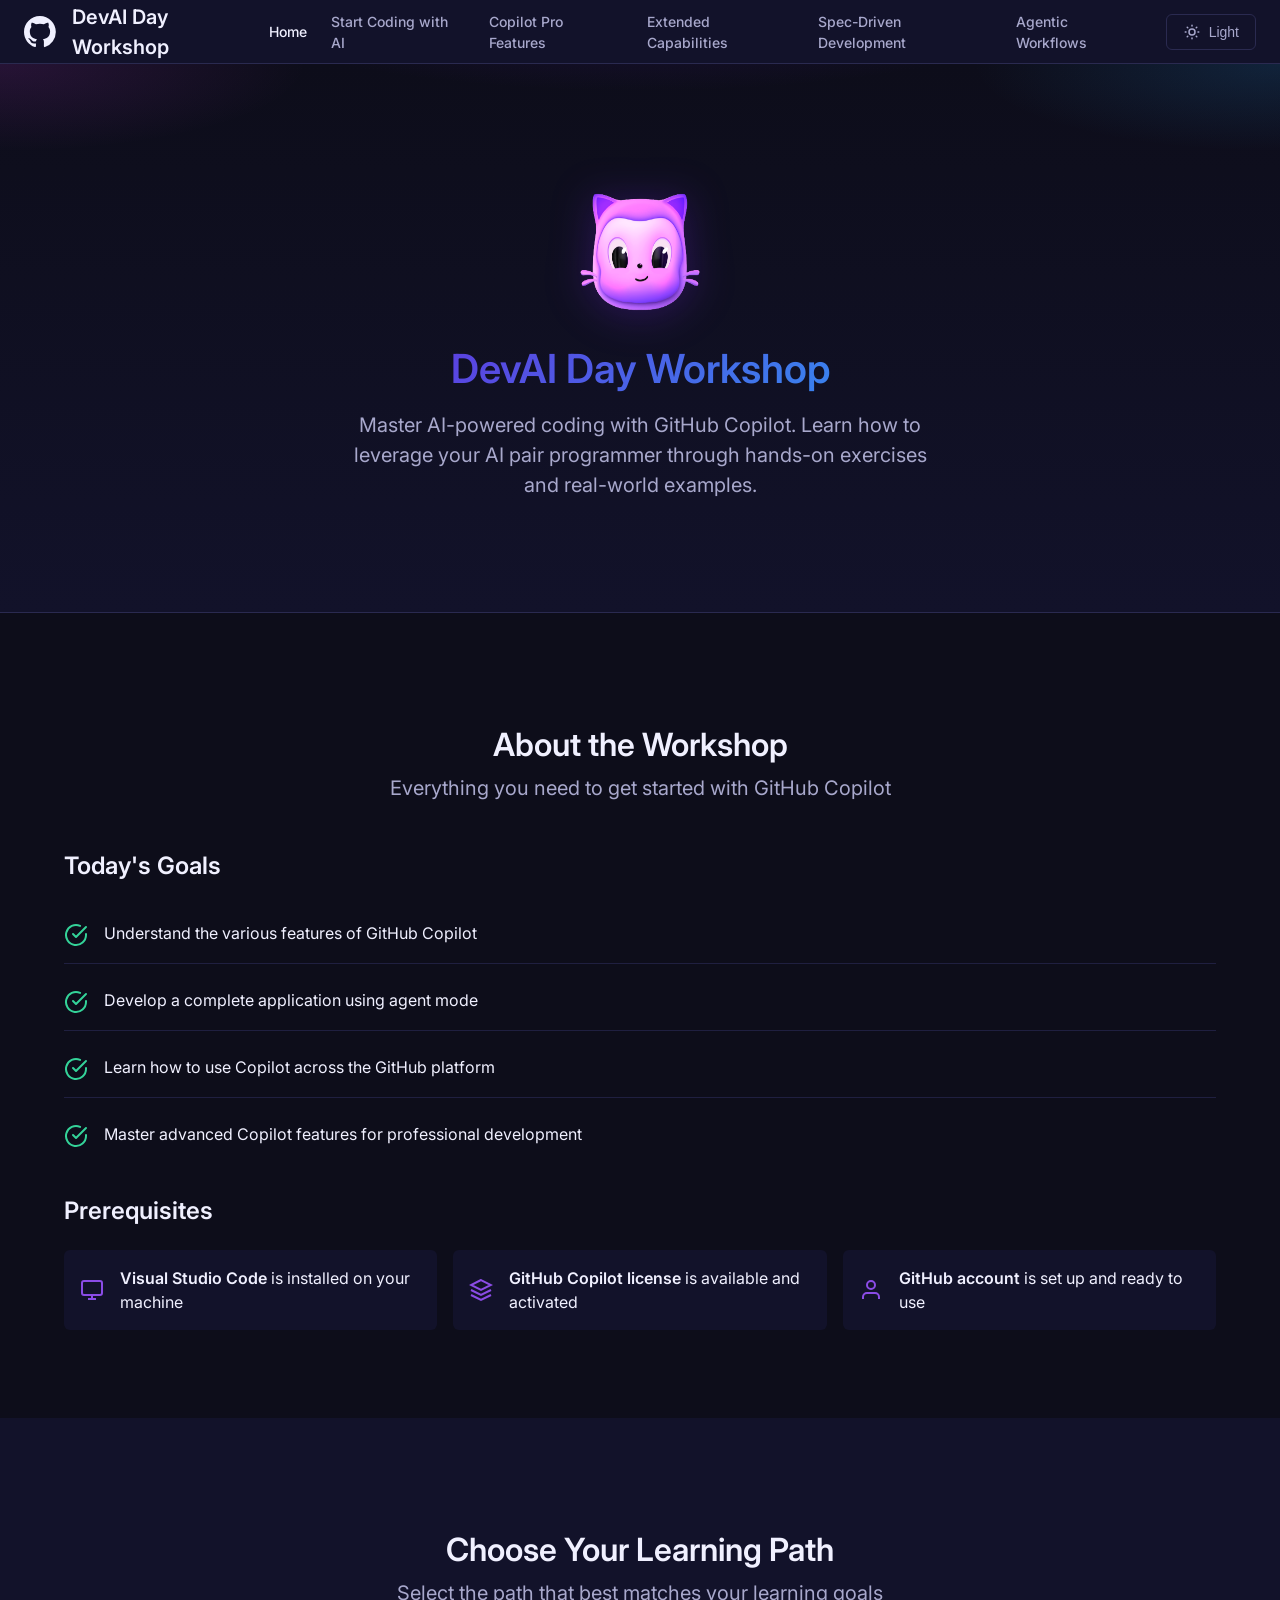
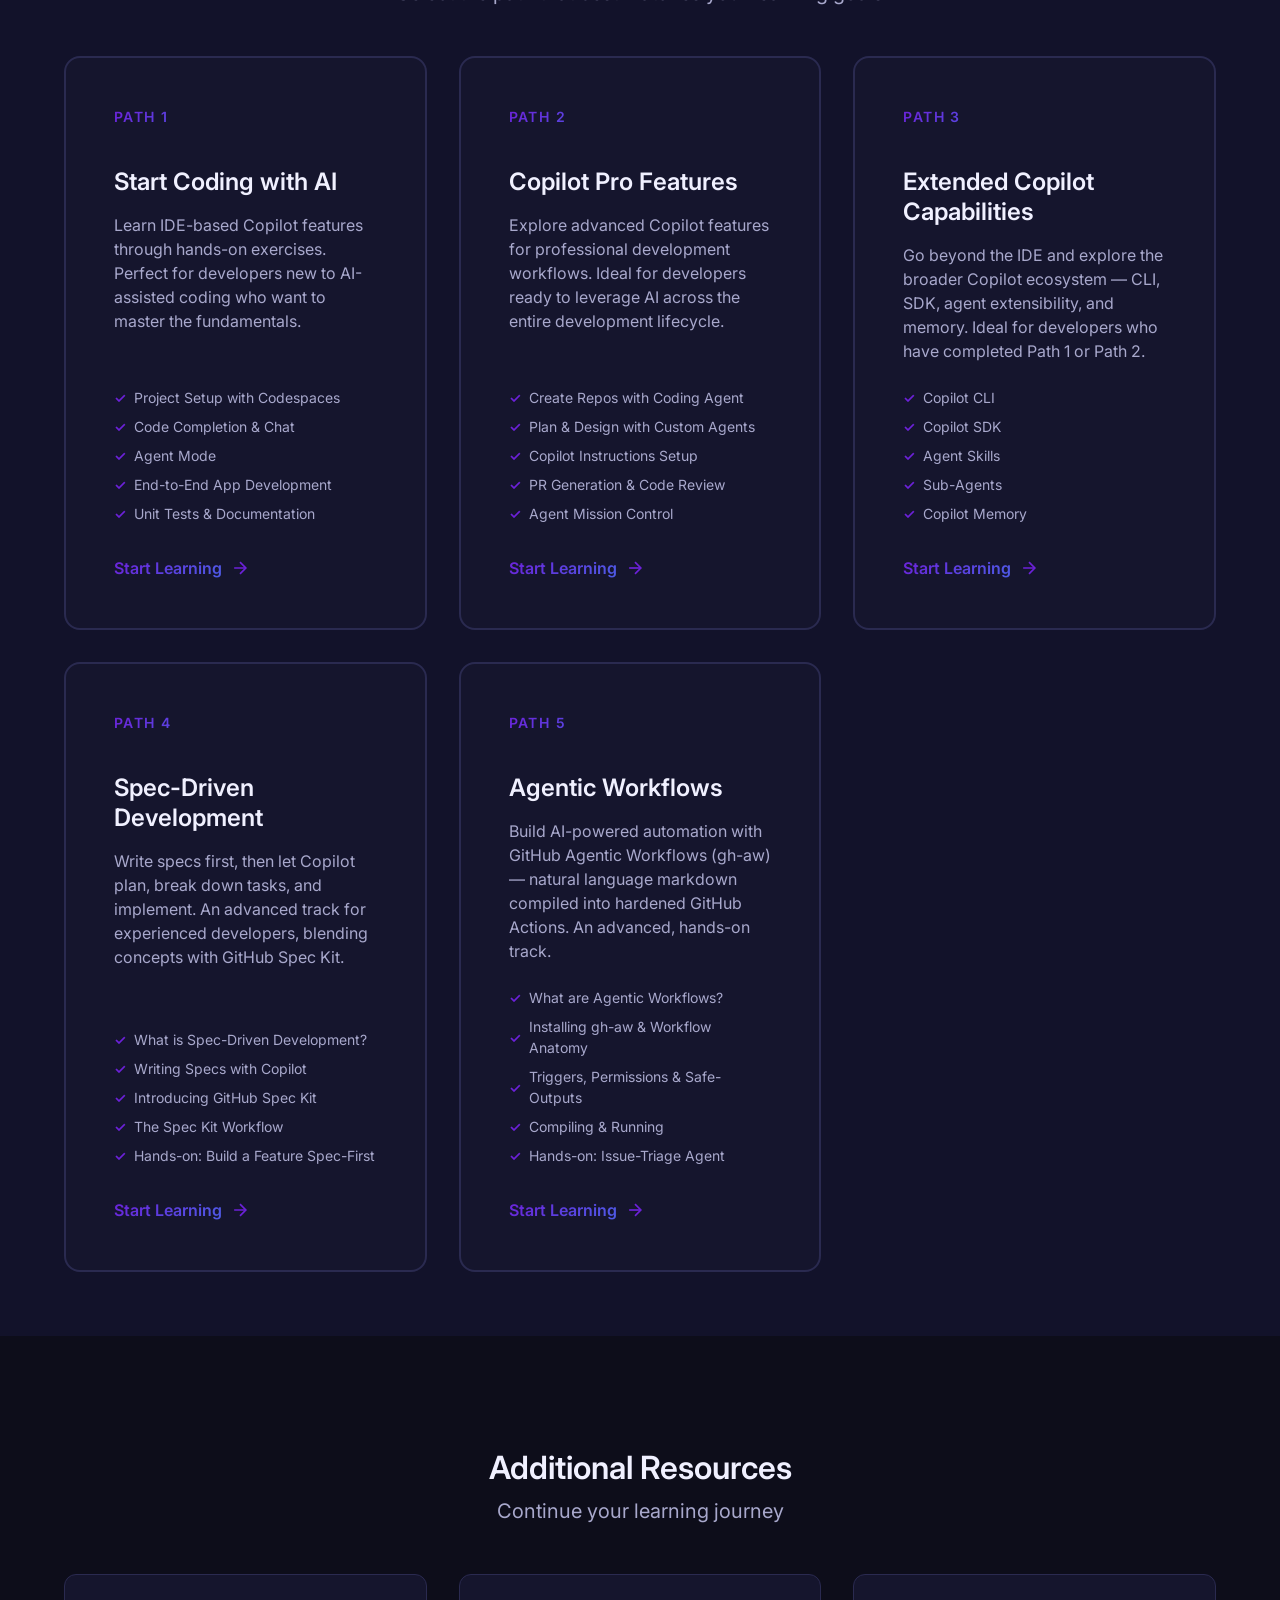
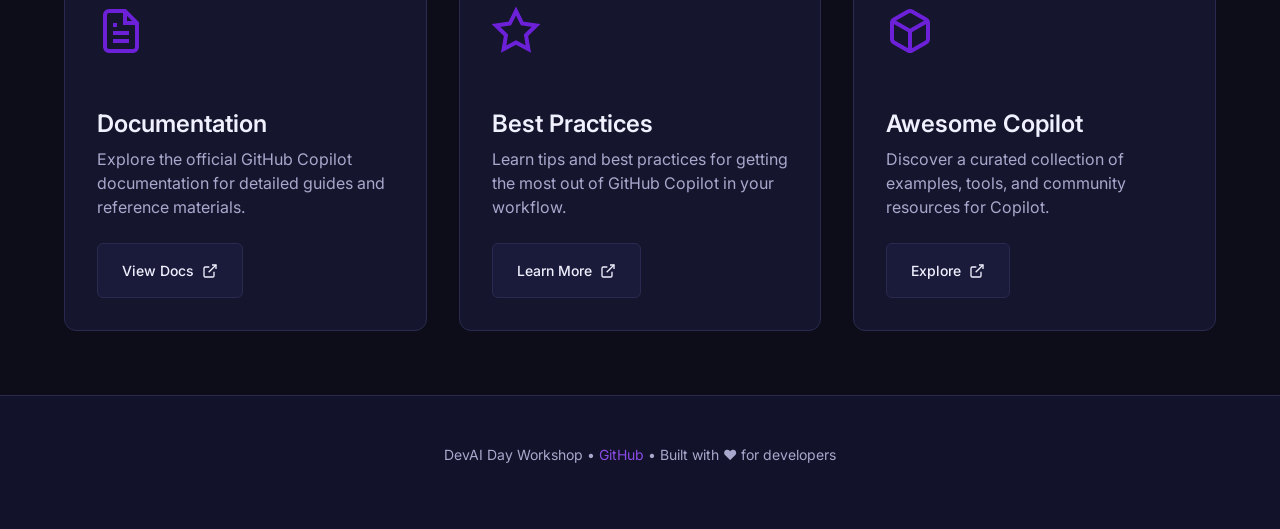
==== commit f1b8a021: "added speckit + agentic workflows" ====
--- a/index.html
+++ b/index.html
@@ -28,6 +28,8 @@
       <a href="devai-day-workshop/start-coding.html" class="header-nav-link">Start Coding with AI</a>
       <a href="devai-day-workshop/pro-features.html" class="header-nav-link">Copilot Pro Features</a>
       <a href="devai-day-workshop/extended-capabilities.html" class="header-nav-link">Extended Capabilities</a>
+      <a href="devai-day-workshop/spec-driven-development.html" class="header-nav-link">Spec-Driven Development</a>
+      <a href="devai-day-workshop/agentic-workflows.html" class="header-nav-link">Agentic Workflows</a>
       <button id="theme-toggle" class="theme-toggle" aria-label="Toggle dark mode">
         <svg class="theme-toggle-icon" width="18" height="18" viewBox="0 0 24 24" fill="none" aria-hidden="true">
           <path d="M20.354 15.354A9 9 0 018.646 3.646 9.003 9.003 0 0012 21a9.003 9.003 0 008.354-5.646z" stroke="currentColor" stroke-width="2" stroke-linecap="round" stroke-linejoin="round"/>
@@ -202,6 +204,54 @@
               </svg>
             </span>
           </a>
+
+          <!-- Path 4: Spec-Driven Development -->
+          <a href="devai-day-workshop/spec-driven-development.html" class="path-card" aria-labelledby="path4-title">
+            <span class="path-card-number">Path 4</span>
+            <h3 id="path4-title" class="path-card-title">Spec-Driven Development</h3>
+            <p class="path-card-description">
+              Write specs first, then let Copilot plan, break down tasks, and implement. An
+              advanced track for experienced developers, blending concepts with GitHub Spec Kit.
+            </p>
+            <ul class="path-card-topics">
+              <li>What is Spec-Driven Development?</li>
+              <li>Writing Specs with Copilot</li>
+              <li>Introducing GitHub Spec Kit</li>
+              <li>The Spec Kit Workflow</li>
+              <li>Hands-on: Build a Feature Spec-First</li>
+            </ul>
+            <span class="path-card-action">
+              Start Learning
+              <svg width="20" height="20" viewBox="0 0 24 24" fill="none" stroke="currentColor" stroke-width="2" aria-hidden="true">
+                <line x1="5" y1="12" x2="19" y2="12"/>
+                <polyline points="12 5 19 12 12 19"/>
+              </svg>
+            </span>
+          </a>
+
+          <!-- Path 5: Agentic Workflows -->
+          <a href="devai-day-workshop/agentic-workflows.html" class="path-card" aria-labelledby="path5-title">
+            <span class="path-card-number">Path 5</span>
+            <h3 id="path5-title" class="path-card-title">Agentic Workflows</h3>
+            <p class="path-card-description">
+              Build AI-powered automation with GitHub Agentic Workflows (gh-aw) — natural language
+              markdown compiled into hardened GitHub Actions. An advanced, hands-on track.
+            </p>
+            <ul class="path-card-topics">
+              <li>What are Agentic Workflows?</li>
+              <li>Installing gh-aw &amp; Workflow Anatomy</li>
+              <li>Triggers, Permissions &amp; Safe-Outputs</li>
+              <li>Compiling &amp; Running</li>
+              <li>Hands-on: Issue-Triage Agent</li>
+            </ul>
+            <span class="path-card-action">
+              Start Learning
+              <svg width="20" height="20" viewBox="0 0 24 24" fill="none" stroke="currentColor" stroke-width="2" aria-hidden="true">
+                <line x1="5" y1="12" x2="19" y2="12"/>
+                <polyline points="12 5 19 12 12 19"/>
+              </svg>
+            </span>
+          </a>
         </div>
       </div>
     </section>
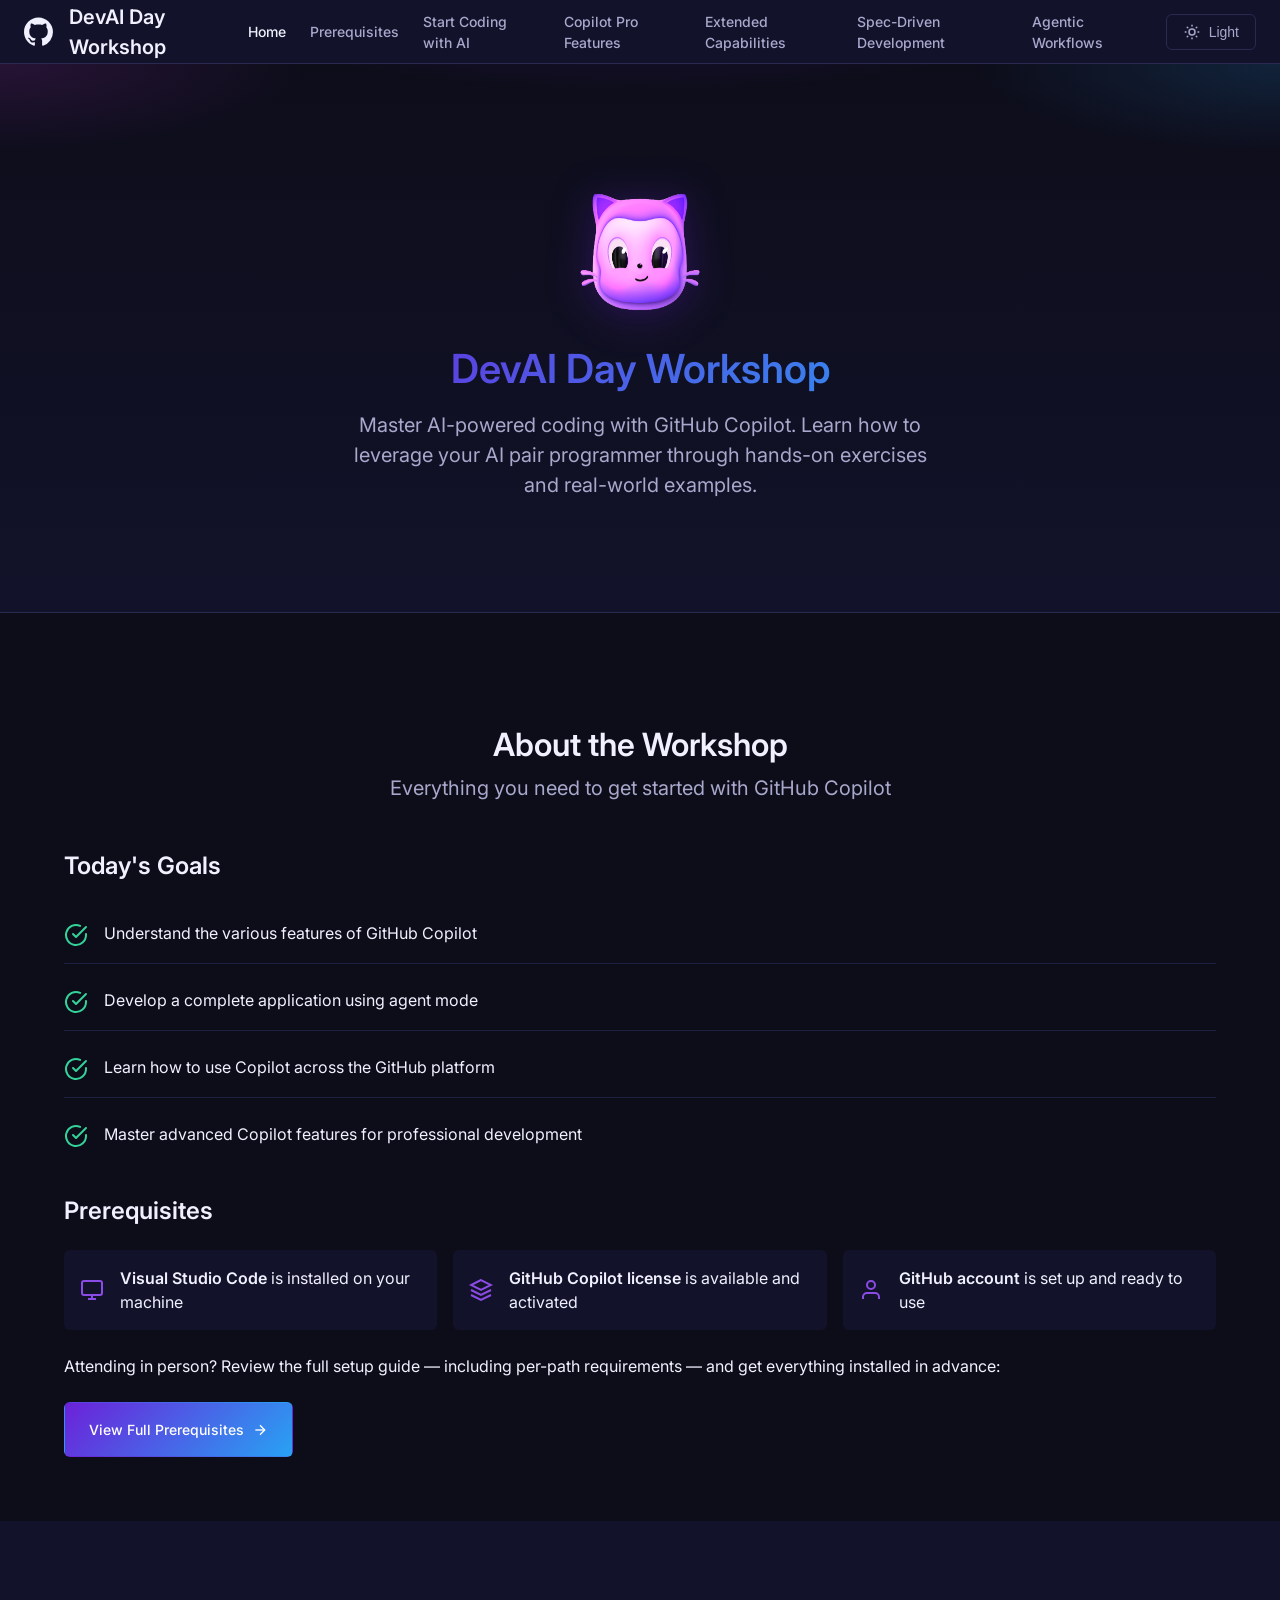
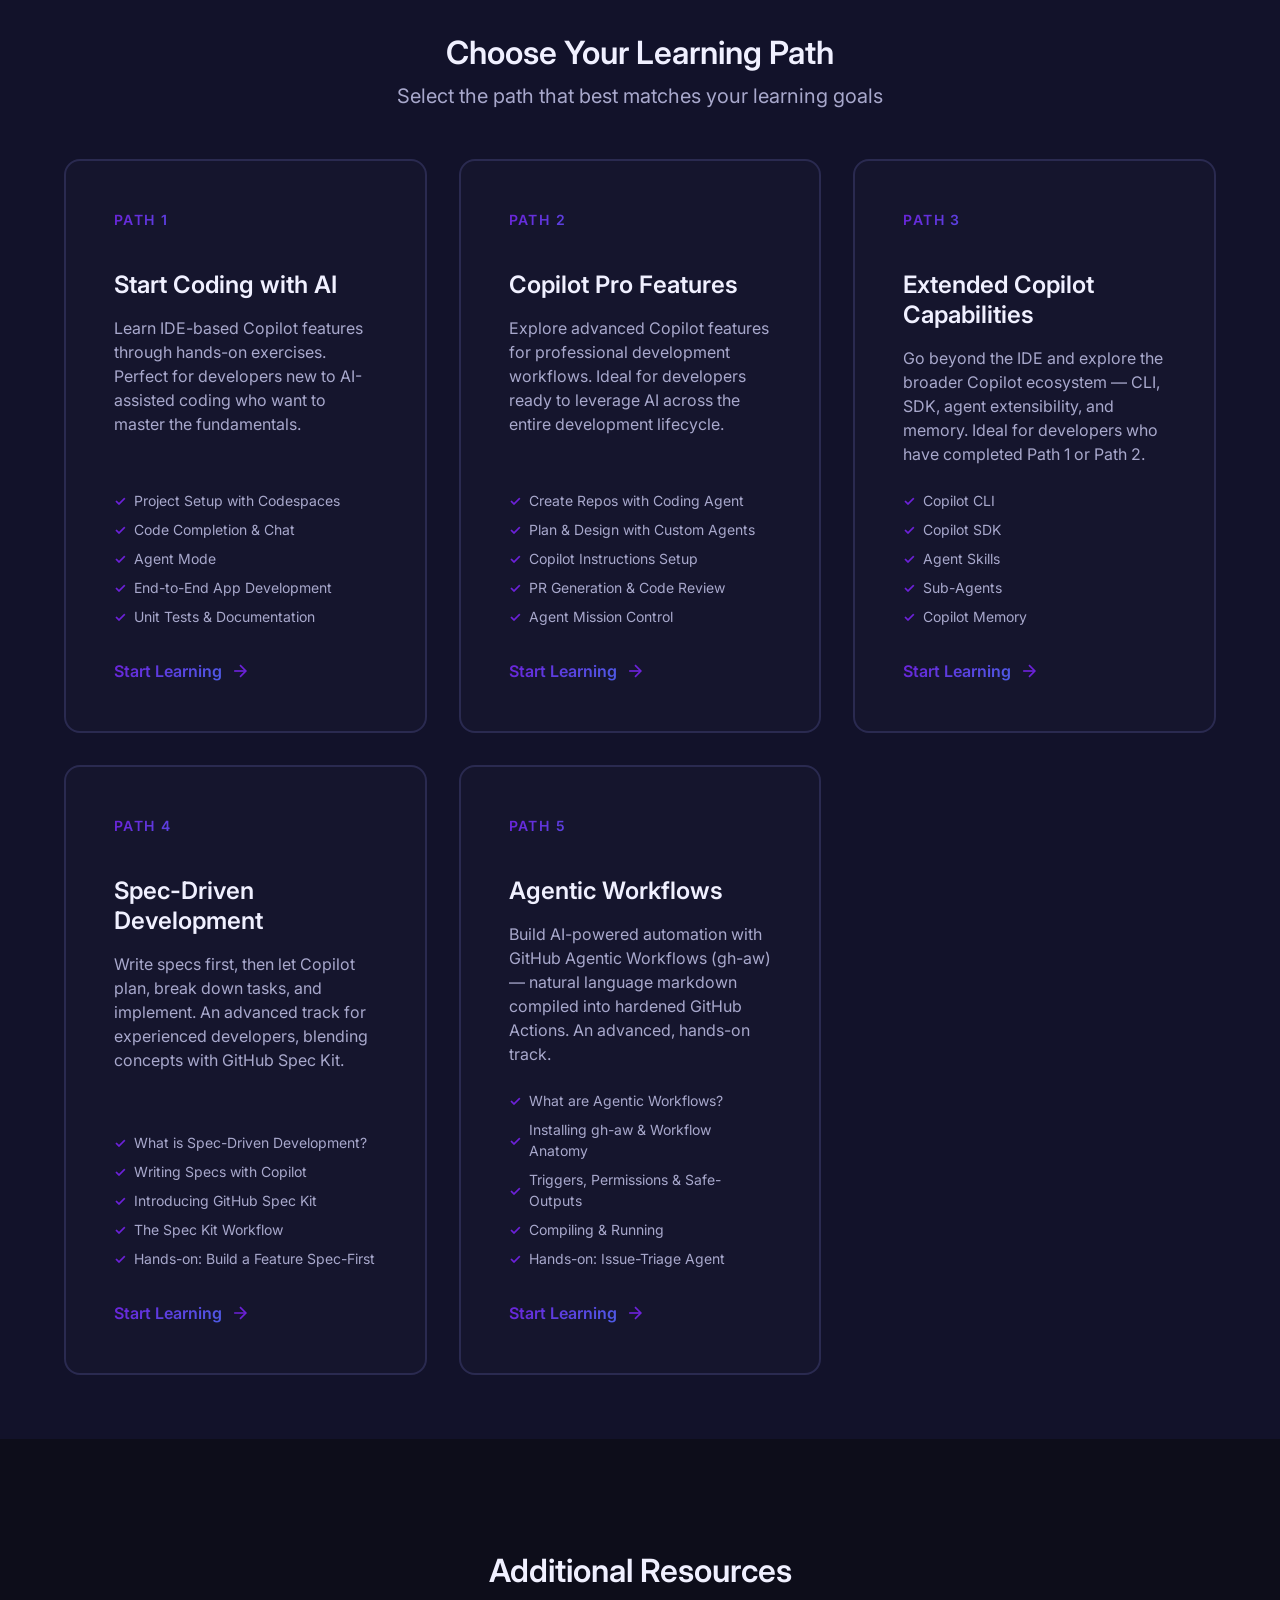
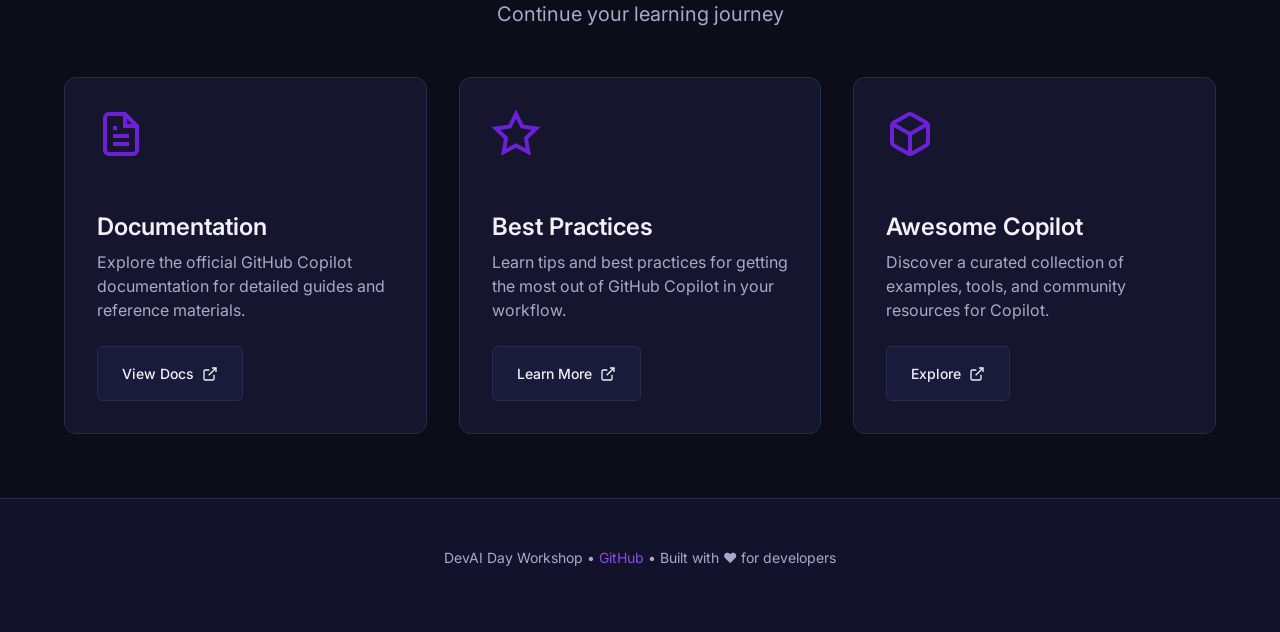
==== commit 0eec150c: "prereq" ====
--- a/index.html
+++ b/index.html
@@ -25,6 +25,7 @@
     </div>
     <nav class="header-nav" aria-label="Main navigation">
       <a href="index.html" class="header-nav-link active">Home</a>
+      <a href="devai-day-workshop/prerequisites.html" class="header-nav-link">Prerequisites</a>
       <a href="devai-day-workshop/start-coding.html" class="header-nav-link">Start Coding with AI</a>
       <a href="devai-day-workshop/pro-features.html" class="header-nav-link">Copilot Pro Features</a>
       <a href="devai-day-workshop/extended-capabilities.html" class="header-nav-link">Extended Capabilities</a>
@@ -121,6 +122,15 @@
             <span><strong>GitHub account</strong> is set up and ready to use</span>
           </li>
         </ul>
+
+        <p style="margin-top:1.5rem;">Attending in person? Review the full setup guide — including per-path requirements — and get everything installed in advance:</p>
+        <a href="devai-day-workshop/prerequisites.html" class="button button-primary" style="display:inline-flex;align-items:center;gap:0.5rem;margin-top:0.5rem;">
+          View Full Prerequisites
+          <svg width="16" height="16" viewBox="0 0 24 24" fill="none" stroke="currentColor" stroke-width="2" aria-hidden="true">
+            <line x1="5" y1="12" x2="19" y2="12"/>
+            <polyline points="12 5 19 12 12 19"/>
+          </svg>
+        </a>
       </div>
     </section>
 
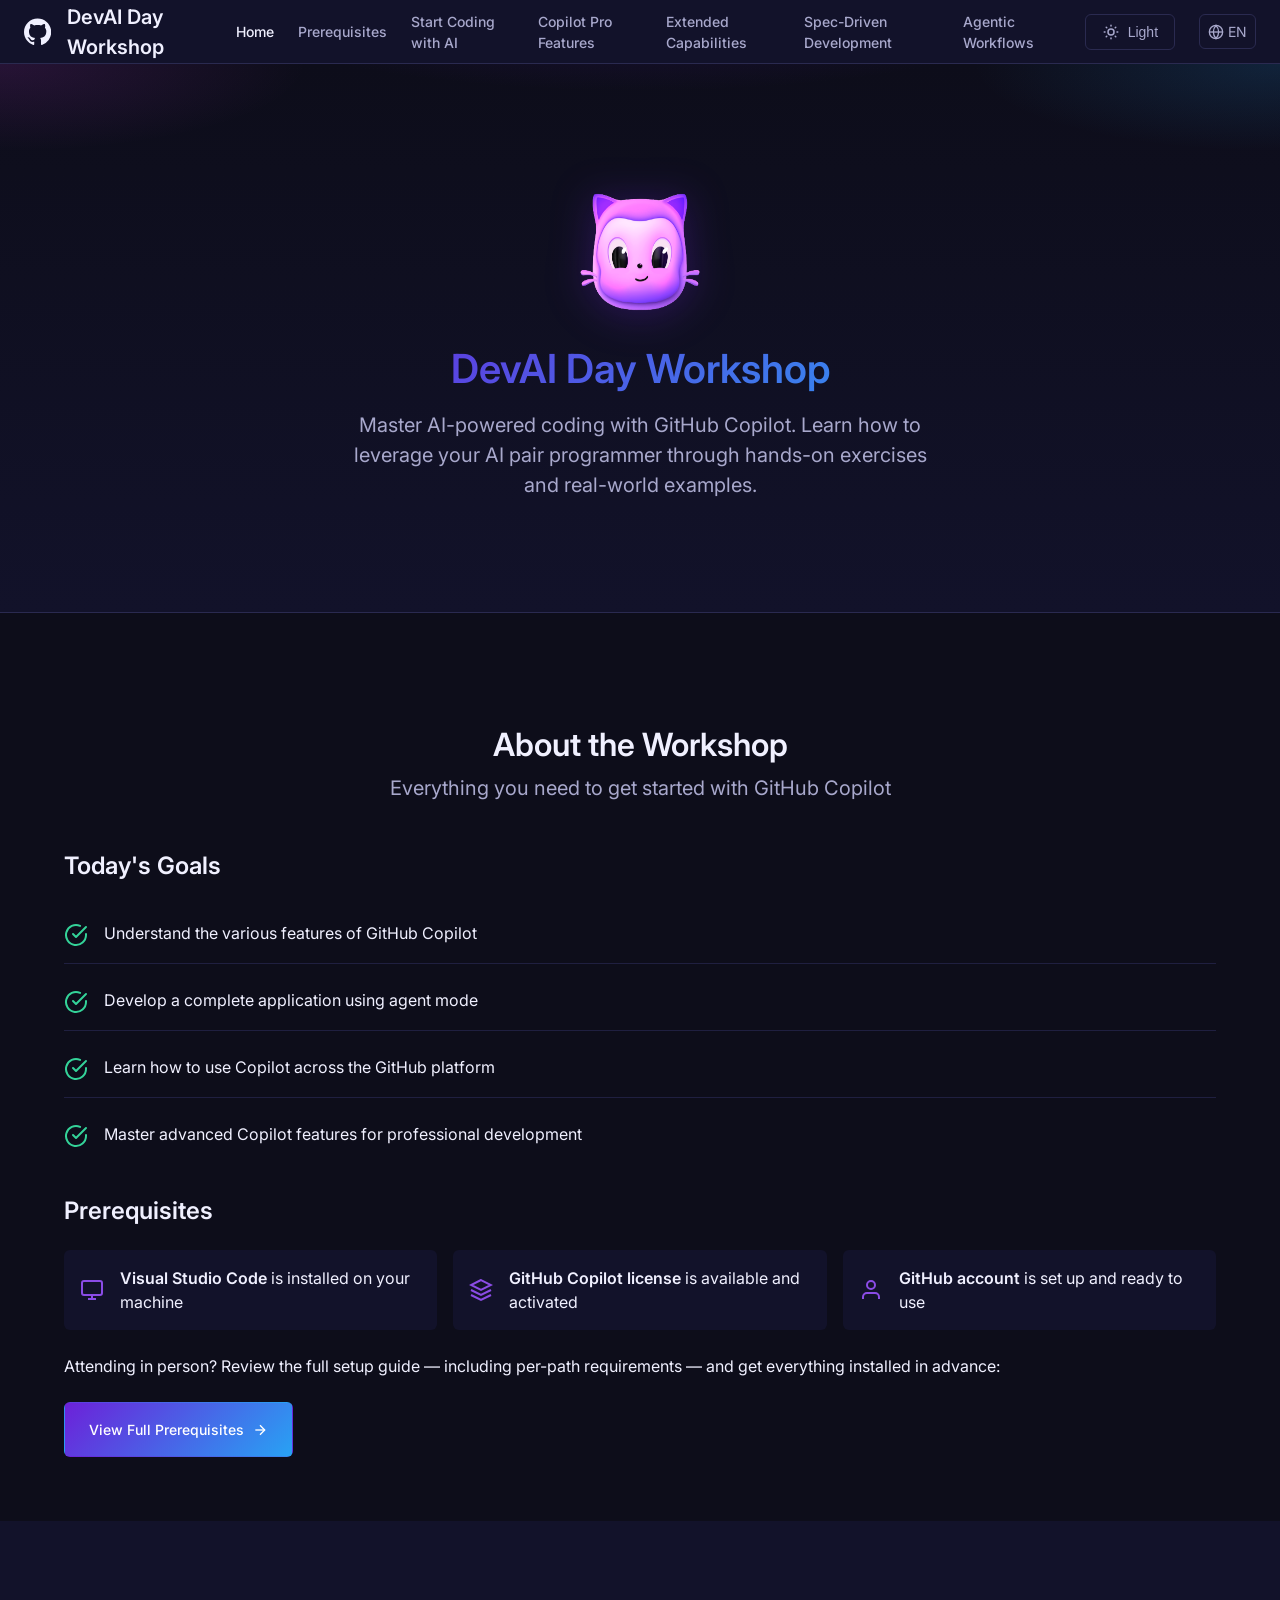
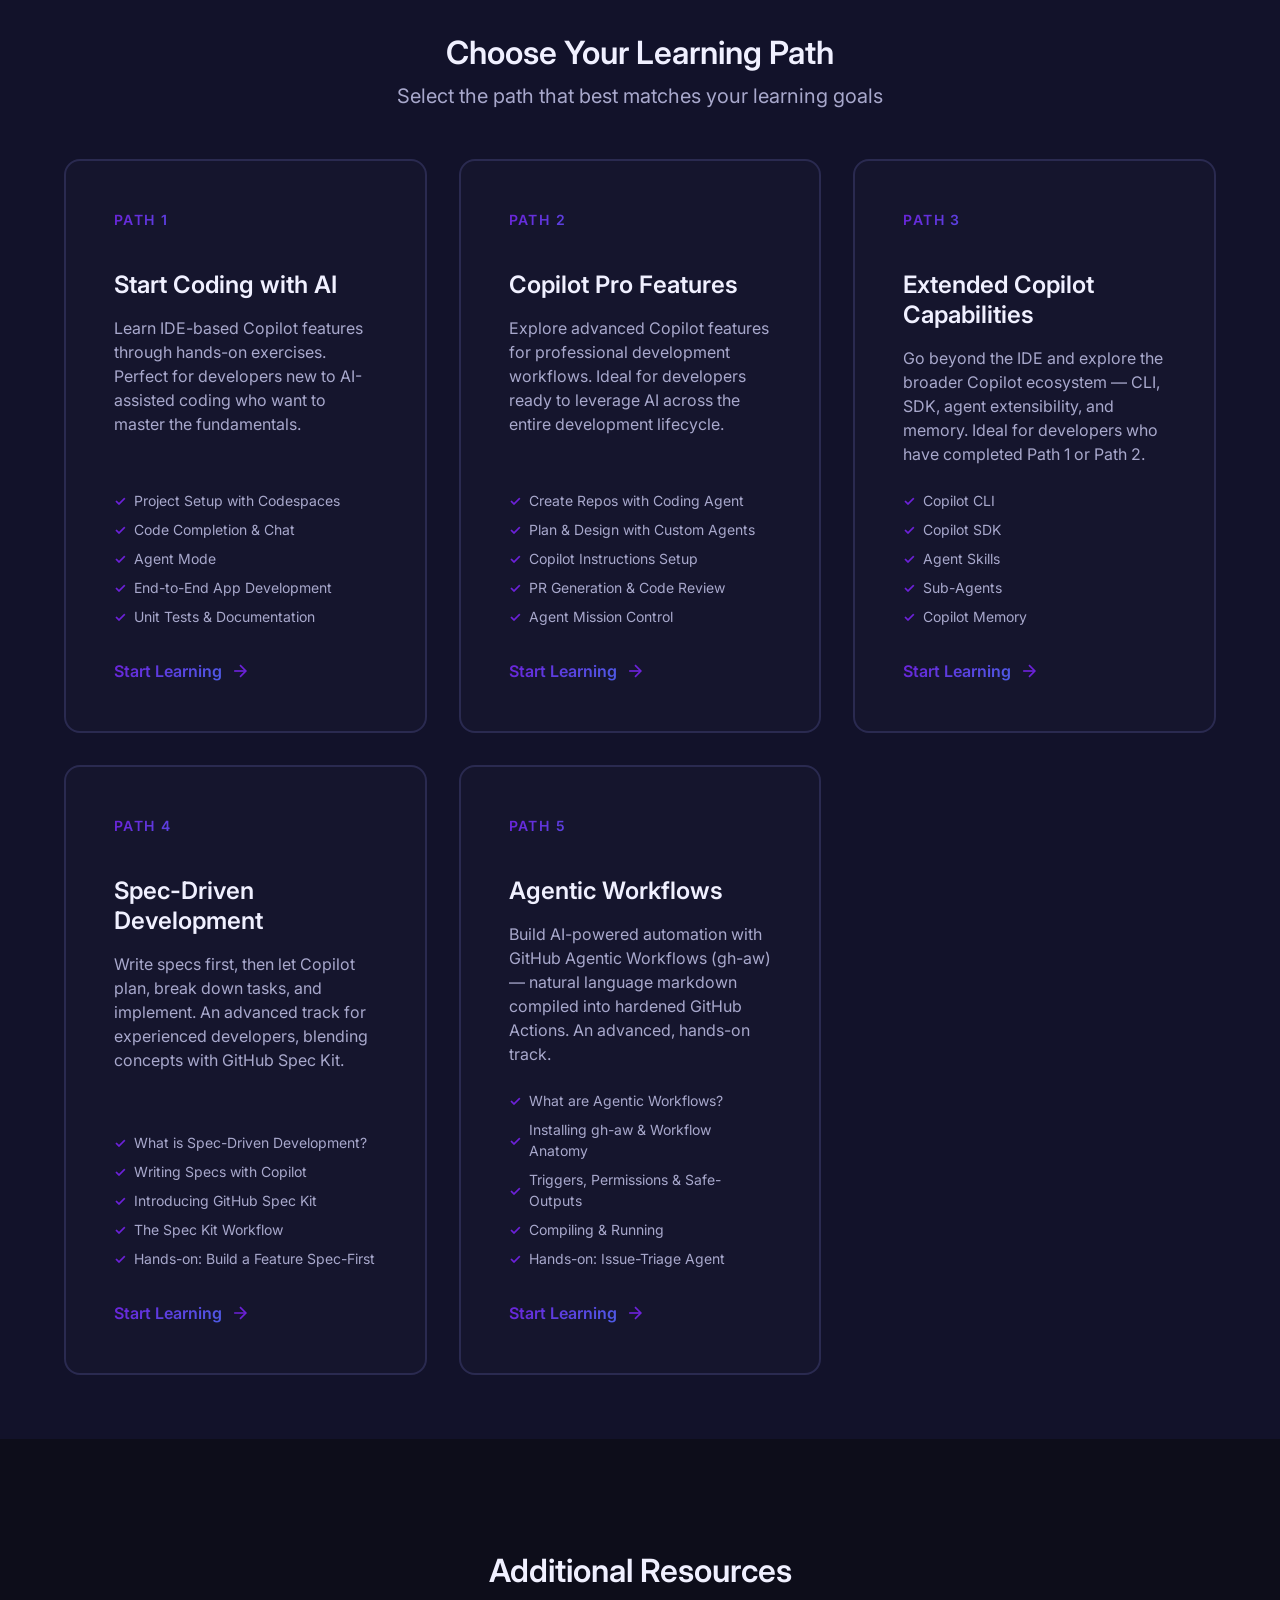
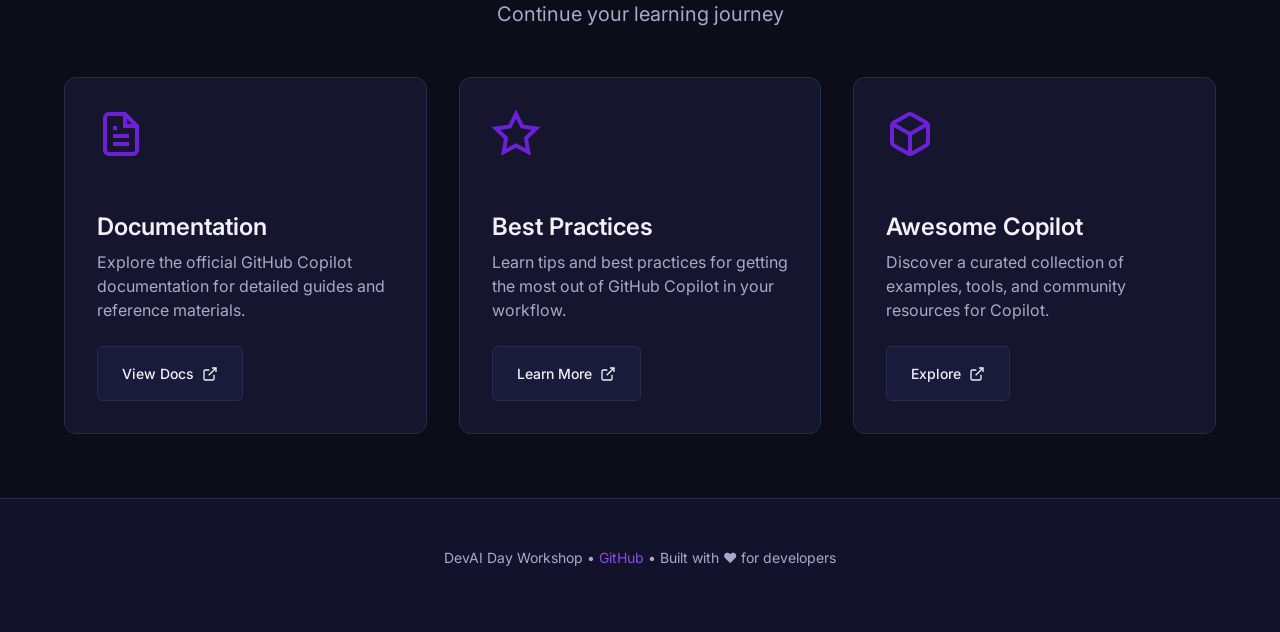
==== commit 6841d73b: "i18n" ====
--- a/index.html
+++ b/index.html
@@ -1,9 +1,9 @@
 <!DOCTYPE html>
-<html lang="en">
+<html lang="en" data-i18n-title="index.meta.title">
 <head>
   <meta charset="UTF-8">
   <meta name="viewport" content="width=device-width, initial-scale=1.0">
-  <meta name="description" content="Learn how to use GitHub Copilot effectively with hands-on exercises. Choose your learning path: Start Coding with AI or explore Copilot Pro Features.">
+  <meta name="description" content="Learn how to use GitHub Copilot effectively with hands-on exercises. Choose your learning path: Start Coding with AI or explore Copilot Pro Features." data-i18n-attr="content:index.meta.description">
   <meta name="theme-color" content="#6C21D9">
   <title>DevAI Day Workshop</title>
   <link rel="stylesheet" href="devai-day-workshop/css/styles.css">
@@ -14,7 +14,7 @@
     body { font-family: 'Inter', var(--font-family); }
   </style>
 </head>
-<body>
+<body data-i18n-page="index">
   <!-- Header -->
   <header class="site-header" role="banner">
     <div class="header-brand">
@@ -23,20 +23,31 @@
       </svg>
       <a href="index.html" class="header-title">DevAI Day Workshop</a>
     </div>
-    <nav class="header-nav" aria-label="Main navigation">
-      <a href="index.html" class="header-nav-link active">Home</a>
-      <a href="devai-day-workshop/prerequisites.html" class="header-nav-link">Prerequisites</a>
-      <a href="devai-day-workshop/start-coding.html" class="header-nav-link">Start Coding with AI</a>
-      <a href="devai-day-workshop/pro-features.html" class="header-nav-link">Copilot Pro Features</a>
-      <a href="devai-day-workshop/extended-capabilities.html" class="header-nav-link">Extended Capabilities</a>
-      <a href="devai-day-workshop/spec-driven-development.html" class="header-nav-link">Spec-Driven Development</a>
-      <a href="devai-day-workshop/agentic-workflows.html" class="header-nav-link">Agentic Workflows</a>
-      <button id="theme-toggle" class="theme-toggle" aria-label="Toggle dark mode">
+    <nav class="header-nav" aria-label="Main navigation" data-i18n-attr="aria-label:common.nav.ariaMain">
+      <a href="index.html" class="header-nav-link active" data-i18n="common.nav.home">Home</a>
+      <a href="devai-day-workshop/prerequisites.html" class="header-nav-link" data-i18n="common.nav.prerequisites">Prerequisites</a>
+      <a href="devai-day-workshop/start-coding.html" class="header-nav-link" data-i18n="common.nav.startCoding">Start Coding with AI</a>
+      <a href="devai-day-workshop/pro-features.html" class="header-nav-link" data-i18n="common.nav.proFeatures">Copilot Pro Features</a>
+      <a href="devai-day-workshop/extended-capabilities.html" class="header-nav-link" data-i18n="common.nav.extendedCapabilities">Extended Capabilities</a>
+      <a href="devai-day-workshop/spec-driven-development.html" class="header-nav-link" data-i18n="common.nav.specDriven">Spec-Driven Development</a>
+      <a href="devai-day-workshop/agentic-workflows.html" class="header-nav-link" data-i18n="common.nav.agenticWorkflows">Agentic Workflows</a>
+      <button id="theme-toggle" class="theme-toggle" aria-label="Toggle dark mode" data-i18n-attr="aria-label:common.theme.toggleAria">
         <svg class="theme-toggle-icon" width="18" height="18" viewBox="0 0 24 24" fill="none" aria-hidden="true">
           <path d="M20.354 15.354A9 9 0 018.646 3.646 9.003 9.003 0 0012 21a9.003 9.003 0 008.354-5.646z" stroke="currentColor" stroke-width="2" stroke-linecap="round" stroke-linejoin="round"/>
         </svg>
         <span class="theme-toggle-text">Dark</span>
       </button>
+      <div class="lang-switcher" data-lang-switcher>
+        <svg class="lang-switcher-icon" viewBox="0 0 24 24" fill="none" stroke="currentColor" stroke-width="2" aria-hidden="true">
+          <circle cx="12" cy="12" r="10"/>
+          <line x1="2" y1="12" x2="22" y2="12"/>
+          <path d="M12 2a15.3 15.3 0 0 1 4 10 15.3 15.3 0 0 1-4 10 15.3 15.3 0 0 1-4-10 15.3 15.3 0 0 1 4-10z"/>
+        </svg>
+        <select class="lang-select" aria-label="Select language" data-i18n-attr="aria-label:common.lang.selectAria">
+          <option value="en">EN</option>
+          <option value="nl">NL</option>
+        </select>
+      </div>
     </nav>
   </header>
 
@@ -45,9 +56,9 @@
     <!-- Hero Section -->
     <section class="hero" aria-labelledby="hero-title">
       <div class="hero-content">
-        <img src="devai-day-workshop/img/mona.png" alt="GitHub Copilot Logo" class="hero-logo">
-        <h1 id="hero-title" class="hero-title">DevAI Day Workshop</h1>
-        <p class="hero-subtitle">
+        <img src="devai-day-workshop/img/mona.png" alt="GitHub Copilot Logo" data-i18n-attr="alt:index.hero.logoAlt" class="hero-logo">
+        <h1 id="hero-title" class="hero-title" data-i18n="index.hero.title">DevAI Day Workshop</h1>
+        <p class="hero-subtitle" data-i18n="index.hero.subtitle">
           Master AI-powered coding with GitHub Copilot. Learn how to leverage your AI pair programmer 
           through hands-on exercises and real-world examples.
         </p>
@@ -58,45 +69,45 @@
     <section class="section" aria-labelledby="about-title">
       <div class="container">
         <div class="section-header">
-          <h2 id="about-title" class="section-title">About the Workshop</h2>
-          <p class="section-subtitle">Everything you need to get started with GitHub Copilot</p>
+          <h2 id="about-title" class="section-title" data-i18n="index.about.title">About the Workshop</h2>
+          <p class="section-subtitle" data-i18n="index.about.subtitle">Everything you need to get started with GitHub Copilot</p>
         </div>
 
         <!-- Goals -->
-        <h3 id="goals-heading">Today's Goals</h3>
+        <h3 id="goals-heading" data-i18n="index.goals.title">Today's Goals</h3>
         <ul class="goals-list" aria-labelledby="goals-heading">
           <li>
             <svg viewBox="0 0 24 24" fill="none" stroke="currentColor" stroke-width="2" aria-hidden="true">
               <path d="M22 11.08V12a10 10 0 11-5.93-9.14" stroke-linecap="round" stroke-linejoin="round"/>
               <polyline points="22 4 12 14.01 9 11.01" stroke-linecap="round" stroke-linejoin="round"/>
             </svg>
-            <span>Understand the various features of GitHub Copilot</span>
+            <span data-i18n="index.goals.item1">Understand the various features of GitHub Copilot</span>
           </li>
           <li>
             <svg viewBox="0 0 24 24" fill="none" stroke="currentColor" stroke-width="2" aria-hidden="true">
               <path d="M22 11.08V12a10 10 0 11-5.93-9.14" stroke-linecap="round" stroke-linejoin="round"/>
               <polyline points="22 4 12 14.01 9 11.01" stroke-linecap="round" stroke-linejoin="round"/>
             </svg>
-            <span>Develop a complete application using agent mode</span>
+            <span data-i18n="index.goals.item2">Develop a complete application using agent mode</span>
           </li>
           <li>
             <svg viewBox="0 0 24 24" fill="none" stroke="currentColor" stroke-width="2" aria-hidden="true">
               <path d="M22 11.08V12a10 10 0 11-5.93-9.14" stroke-linecap="round" stroke-linejoin="round"/>
               <polyline points="22 4 12 14.01 9 11.01" stroke-linecap="round" stroke-linejoin="round"/>
             </svg>
-            <span>Learn how to use Copilot across the GitHub platform</span>
+            <span data-i18n="index.goals.item3">Learn how to use Copilot across the GitHub platform</span>
           </li>
           <li>
             <svg viewBox="0 0 24 24" fill="none" stroke="currentColor" stroke-width="2" aria-hidden="true">
               <path d="M22 11.08V12a10 10 0 11-5.93-9.14" stroke-linecap="round" stroke-linejoin="round"/>
               <polyline points="22 4 12 14.01 9 11.01" stroke-linecap="round" stroke-linejoin="round"/>
             </svg>
-            <span>Master advanced Copilot features for professional development</span>
+            <span data-i18n="index.goals.item4">Master advanced Copilot features for professional development</span>
           </li>
         </ul>
 
         <!-- Prerequisites -->
-        <h3 id="prereq-heading">Prerequisites</h3>
+        <h3 id="prereq-heading" data-i18n="index.prerequisites.title">Prerequisites</h3>
         <ul class="prerequisites-list" aria-labelledby="prereq-heading">
           <li>
             <svg viewBox="0 0 24 24" fill="none" stroke="currentColor" stroke-width="2" aria-hidden="true">
@@ -104,7 +115,7 @@
               <line x1="8" y1="21" x2="16" y2="21"/>
               <line x1="12" y1="17" x2="12" y2="21"/>
             </svg>
-            <span><strong>Visual Studio Code</strong> is installed on your machine</span>
+            <span data-i18n-html="index.prerequisites.item1"><strong>Visual Studio Code</strong> is installed on your machine</span>
           </li>
           <li>
             <svg viewBox="0 0 24 24" fill="none" stroke="currentColor" stroke-width="2" aria-hidden="true">
@@ -112,20 +123,20 @@
               <path d="M2 17l10 5 10-5"/>
               <path d="M2 12l10 5 10-5"/>
             </svg>
-            <span><strong>GitHub Copilot license</strong> is available and activated</span>
+            <span data-i18n-html="index.prerequisites.item2"><strong>GitHub Copilot license</strong> is available and activated</span>
           </li>
           <li>
             <svg viewBox="0 0 24 24" fill="none" stroke="currentColor" stroke-width="2" aria-hidden="true">
               <path d="M20 21v-2a4 4 0 00-4-4H8a4 4 0 00-4 4v2"/>
               <circle cx="12" cy="7" r="4"/>
             </svg>
-            <span><strong>GitHub account</strong> is set up and ready to use</span>
+            <span data-i18n-html="index.prerequisites.item3"><strong>GitHub account</strong> is set up and ready to use</span>
           </li>
         </ul>
 
-        <p style="margin-top:1.5rem;">Attending in person? Review the full setup guide — including per-path requirements — and get everything installed in advance:</p>
+        <p style="margin-top:1.5rem;" data-i18n="index.prerequisites.note">Attending in person? Review the full setup guide — including per-path requirements — and get everything installed in advance:</p>
         <a href="devai-day-workshop/prerequisites.html" class="button button-primary" style="display:inline-flex;align-items:center;gap:0.5rem;margin-top:0.5rem;">
-          View Full Prerequisites
+          <span data-i18n="index.prerequisites.cta">View Full Prerequisites</span>
           <svg width="16" height="16" viewBox="0 0 24 24" fill="none" stroke="currentColor" stroke-width="2" aria-hidden="true">
             <line x1="5" y1="12" x2="19" y2="12"/>
             <polyline points="12 5 19 12 12 19"/>
@@ -138,28 +149,28 @@
     <section class="section" aria-labelledby="paths-title" style="background-color: var(--color-bg-secondary);">
       <div class="container">
         <div class="section-header">
-          <h2 id="paths-title" class="section-title">Choose Your Learning Path</h2>
-          <p class="section-subtitle">Select the path that best matches your learning goals</p>
+          <h2 id="paths-title" class="section-title" data-i18n="index.paths.title">Choose Your Learning Path</h2>
+          <p class="section-subtitle" data-i18n="index.paths.subtitle">Select the path that best matches your learning goals</p>
         </div>
 
         <div class="path-cards">
           <!-- Path 1: Start Coding with AI -->
           <a href="devai-day-workshop/start-coding.html" class="path-card" aria-labelledby="path1-title">
-            <span class="path-card-number">Path 1</span>
-            <h3 id="path1-title" class="path-card-title">Start Coding with AI</h3>
-            <p class="path-card-description">
+            <span class="path-card-number" data-i18n="index.path1.number">Path 1</span>
+            <h3 id="path1-title" class="path-card-title" data-i18n="index.path1.title">Start Coding with AI</h3>
+            <p class="path-card-description" data-i18n="index.path1.description">
               Learn IDE-based Copilot features through hands-on exercises. Perfect for developers 
               new to AI-assisted coding who want to master the fundamentals.
             </p>
             <ul class="path-card-topics">
-              <li>Project Setup with Codespaces</li>
-              <li>Code Completion &amp; Chat</li>
-              <li>Agent Mode</li>
-              <li>End-to-End App Development</li>
-              <li>Unit Tests &amp; Documentation</li>
-            </ul>
-            <span class="path-card-action">
-              Start Learning
+              <li data-i18n="index.path1.topic1">Project Setup with Codespaces</li>
+              <li data-i18n="index.path1.topic2">Code Completion &amp; Chat</li>
+              <li data-i18n="index.path1.topic3">Agent Mode</li>
+              <li data-i18n="index.path1.topic4">End-to-End App Development</li>
+              <li data-i18n="index.path1.topic5">Unit Tests &amp; Documentation</li>
+            </ul>
+            <span class="path-card-action">
+              <span data-i18n="index.path1.action">Start Learning</span>
               <svg width="20" height="20" viewBox="0 0 24 24" fill="none" stroke="currentColor" stroke-width="2" aria-hidden="true">
                 <line x1="5" y1="12" x2="19" y2="12"/>
                 <polyline points="12 5 19 12 12 19"/>
@@ -169,21 +180,21 @@
 
           <!-- Path 2: Copilot Pro Features -->
           <a href="devai-day-workshop/pro-features.html" class="path-card" aria-labelledby="path2-title">
-            <span class="path-card-number">Path 2</span>
-            <h3 id="path2-title" class="path-card-title">Copilot Pro Features</h3>
-            <p class="path-card-description">
+            <span class="path-card-number" data-i18n="index.path2.number">Path 2</span>
+            <h3 id="path2-title" class="path-card-title" data-i18n="index.path2.title">Copilot Pro Features</h3>
+            <p class="path-card-description" data-i18n="index.path2.description">
               Explore advanced Copilot features for professional development workflows. 
               Ideal for developers ready to leverage AI across the entire development lifecycle.
             </p>
             <ul class="path-card-topics">
-              <li>Create Repos with Coding Agent</li>
-              <li>Plan &amp; Design with Custom Agents</li>
-              <li>Copilot Instructions Setup</li>
-              <li>PR Generation &amp; Code Review</li>
-              <li>Agent Mission Control</li>
-            </ul>
-            <span class="path-card-action">
-              Start Learning
+              <li data-i18n="index.path2.topic1">Create Repos with Coding Agent</li>
+              <li data-i18n="index.path2.topic2">Plan &amp; Design with Custom Agents</li>
+              <li data-i18n="index.path2.topic3">Copilot Instructions Setup</li>
+              <li data-i18n="index.path2.topic4">PR Generation &amp; Code Review</li>
+              <li data-i18n="index.path2.topic5">Agent Mission Control</li>
+            </ul>
+            <span class="path-card-action">
+              <span data-i18n="index.path2.action">Start Learning</span>
               <svg width="20" height="20" viewBox="0 0 24 24" fill="none" stroke="currentColor" stroke-width="2" aria-hidden="true">
                 <line x1="5" y1="12" x2="19" y2="12"/>
                 <polyline points="12 5 19 12 12 19"/>
@@ -193,21 +204,21 @@
 
           <!-- Path 3: Extended Copilot Capabilities -->
           <a href="devai-day-workshop/extended-capabilities.html" class="path-card" aria-labelledby="path3-title">
-            <span class="path-card-number">Path 3</span>
-            <h3 id="path3-title" class="path-card-title">Extended Copilot Capabilities</h3>
-            <p class="path-card-description">
+            <span class="path-card-number" data-i18n="index.path3.number">Path 3</span>
+            <h3 id="path3-title" class="path-card-title" data-i18n="index.path3.title">Extended Copilot Capabilities</h3>
+            <p class="path-card-description" data-i18n="index.path3.description">
               Go beyond the IDE and explore the broader Copilot ecosystem — CLI, SDK, agent 
               extensibility, and memory. Ideal for developers who have completed Path 1 or Path 2.
             </p>
             <ul class="path-card-topics">
-              <li>Copilot CLI</li>
-              <li>Copilot SDK</li>
-              <li>Agent Skills</li>
-              <li>Sub-Agents</li>
-              <li>Copilot Memory</li>
-            </ul>
-            <span class="path-card-action">
-              Start Learning
+              <li data-i18n="index.path3.topic1">Copilot CLI</li>
+              <li data-i18n="index.path3.topic2">Copilot SDK</li>
+              <li data-i18n="index.path3.topic3">Agent Skills</li>
+              <li data-i18n="index.path3.topic4">Sub-Agents</li>
+              <li data-i18n="index.path3.topic5">Copilot Memory</li>
+            </ul>
+            <span class="path-card-action">
+              <span data-i18n="index.path3.action">Start Learning</span>
               <svg width="20" height="20" viewBox="0 0 24 24" fill="none" stroke="currentColor" stroke-width="2" aria-hidden="true">
                 <line x1="5" y1="12" x2="19" y2="12"/>
                 <polyline points="12 5 19 12 12 19"/>
@@ -217,21 +228,21 @@
 
           <!-- Path 4: Spec-Driven Development -->
           <a href="devai-day-workshop/spec-driven-development.html" class="path-card" aria-labelledby="path4-title">
-            <span class="path-card-number">Path 4</span>
-            <h3 id="path4-title" class="path-card-title">Spec-Driven Development</h3>
-            <p class="path-card-description">
+            <span class="path-card-number" data-i18n="index.path4.number">Path 4</span>
+            <h3 id="path4-title" class="path-card-title" data-i18n="index.path4.title">Spec-Driven Development</h3>
+            <p class="path-card-description" data-i18n="index.path4.description">
               Write specs first, then let Copilot plan, break down tasks, and implement. An
               advanced track for experienced developers, blending concepts with GitHub Spec Kit.
             </p>
             <ul class="path-card-topics">
-              <li>What is Spec-Driven Development?</li>
-              <li>Writing Specs with Copilot</li>
-              <li>Introducing GitHub Spec Kit</li>
-              <li>The Spec Kit Workflow</li>
-              <li>Hands-on: Build a Feature Spec-First</li>
-            </ul>
-            <span class="path-card-action">
-              Start Learning
+              <li data-i18n="index.path4.topic1">What is Spec-Driven Development?</li>
+              <li data-i18n="index.path4.topic2">Writing Specs with Copilot</li>
+              <li data-i18n="index.path4.topic3">Introducing GitHub Spec Kit</li>
+              <li data-i18n="index.path4.topic4">The Spec Kit Workflow</li>
+              <li data-i18n="index.path4.topic5">Hands-on: Build a Feature Spec-First</li>
+            </ul>
+            <span class="path-card-action">
+              <span data-i18n="index.path4.action">Start Learning</span>
               <svg width="20" height="20" viewBox="0 0 24 24" fill="none" stroke="currentColor" stroke-width="2" aria-hidden="true">
                 <line x1="5" y1="12" x2="19" y2="12"/>
                 <polyline points="12 5 19 12 12 19"/>
@@ -241,21 +252,21 @@
 
           <!-- Path 5: Agentic Workflows -->
           <a href="devai-day-workshop/agentic-workflows.html" class="path-card" aria-labelledby="path5-title">
-            <span class="path-card-number">Path 5</span>
-            <h3 id="path5-title" class="path-card-title">Agentic Workflows</h3>
-            <p class="path-card-description">
+            <span class="path-card-number" data-i18n="index.path5.number">Path 5</span>
+            <h3 id="path5-title" class="path-card-title" data-i18n="index.path5.title">Agentic Workflows</h3>
+            <p class="path-card-description" data-i18n="index.path5.description">
               Build AI-powered automation with GitHub Agentic Workflows (gh-aw) — natural language
               markdown compiled into hardened GitHub Actions. An advanced, hands-on track.
             </p>
             <ul class="path-card-topics">
-              <li>What are Agentic Workflows?</li>
-              <li>Installing gh-aw &amp; Workflow Anatomy</li>
-              <li>Triggers, Permissions &amp; Safe-Outputs</li>
-              <li>Compiling &amp; Running</li>
-              <li>Hands-on: Issue-Triage Agent</li>
-            </ul>
-            <span class="path-card-action">
-              Start Learning
+              <li data-i18n="index.path5.topic1">What are Agentic Workflows?</li>
+              <li data-i18n="index.path5.topic2">Installing gh-aw &amp; Workflow Anatomy</li>
+              <li data-i18n="index.path5.topic3">Triggers, Permissions &amp; Safe-Outputs</li>
+              <li data-i18n="index.path5.topic4">Compiling &amp; Running</li>
+              <li data-i18n="index.path5.topic5">Hands-on: Issue-Triage Agent</li>
+            </ul>
+            <span class="path-card-action">
+              <span data-i18n="index.path5.action">Start Learning</span>
               <svg width="20" height="20" viewBox="0 0 24 24" fill="none" stroke="currentColor" stroke-width="2" aria-hidden="true">
                 <line x1="5" y1="12" x2="19" y2="12"/>
                 <polyline points="12 5 19 12 12 19"/>
@@ -270,8 +281,8 @@
     <section class="section" aria-labelledby="resources-title">
       <div class="container">
         <div class="section-header">
-          <h2 id="resources-title" class="section-title">Additional Resources</h2>
-          <p class="section-subtitle">Continue your learning journey</p>
+          <h2 id="resources-title" class="section-title" data-i18n="index.resources.title">Additional Resources</h2>
+          <p class="section-subtitle" data-i18n="index.resources.subtitle">Continue your learning journey</p>
         </div>
 
         <div class="card-grid">
@@ -283,10 +294,10 @@
               <line x1="16" y1="17" x2="8" y2="17"/>
               <polyline points="10 9 9 9 8 9"/>
             </svg>
-            <h3 class="card-title">Documentation</h3>
-            <p class="card-description">Explore the official GitHub Copilot documentation for detailed guides and reference materials.</p>
+            <h3 class="card-title" data-i18n="index.resources.docs.title">Documentation</h3>
+            <p class="card-description" data-i18n="index.resources.docs.description">Explore the official GitHub Copilot documentation for detailed guides and reference materials.</p>
             <a href="https://docs.github.com/copilot" target="_blank" rel="noopener noreferrer" class="button button-secondary">
-              View Docs
+              <span data-i18n="index.resources.docs.cta">View Docs</span>
               <svg width="16" height="16" viewBox="0 0 24 24" fill="none" stroke="currentColor" stroke-width="2" aria-hidden="true">
                 <path d="M18 13v6a2 2 0 01-2 2H5a2 2 0 01-2-2V8a2 2 0 012-2h6"/>
                 <polyline points="15 3 21 3 21 9"/>
@@ -299,10 +310,10 @@
             <svg class="card-icon" viewBox="0 0 24 24" fill="none" stroke="currentColor" stroke-width="2" aria-hidden="true">
               <polygon points="12 2 15.09 8.26 22 9.27 17 14.14 18.18 21.02 12 17.77 5.82 21.02 7 14.14 2 9.27 8.91 8.26 12 2"/>
             </svg>
-            <h3 class="card-title">Best Practices</h3>
-            <p class="card-description">Learn tips and best practices for getting the most out of GitHub Copilot in your workflow.</p>
+            <h3 class="card-title" data-i18n="index.resources.bestPractices.title">Best Practices</h3>
+            <p class="card-description" data-i18n="index.resources.bestPractices.description">Learn tips and best practices for getting the most out of GitHub Copilot in your workflow.</p>
             <a href="https://docs.github.com/copilot/using-github-copilot/best-practices-for-using-github-copilot" target="_blank" rel="noopener noreferrer" class="button button-secondary">
-              Learn More
+              <span data-i18n="index.resources.bestPractices.cta">Learn More</span>
               <svg width="16" height="16" viewBox="0 0 24 24" fill="none" stroke="currentColor" stroke-width="2" aria-hidden="true">
                 <path d="M18 13v6a2 2 0 01-2 2H5a2 2 0 01-2-2V8a2 2 0 012-2h6"/>
                 <polyline points="15 3 21 3 21 9"/>
@@ -317,10 +328,10 @@
               <polyline points="3.27 6.96 12 12.01 20.73 6.96"/>
               <line x1="12" y1="22.08" x2="12" y2="12"/>
             </svg>
-            <h3 class="card-title">Awesome Copilot</h3>
-            <p class="card-description">Discover a curated collection of examples, tools, and community resources for Copilot.</p>
+            <h3 class="card-title" data-i18n="index.resources.awesome.title">Awesome Copilot</h3>
+            <p class="card-description" data-i18n="index.resources.awesome.description">Discover a curated collection of examples, tools, and community resources for Copilot.</p>
             <a href="https://github.com/github/awesome-copilot" target="_blank" rel="noopener noreferrer" class="button button-secondary">
-              Explore
+              <span data-i18n="index.resources.awesome.cta">Explore</span>
               <svg width="16" height="16" viewBox="0 0 24 24" fill="none" stroke="currentColor" stroke-width="2" aria-hidden="true">
                 <path d="M18 13v6a2 2 0 01-2 2H5a2 2 0 01-2-2V8a2 2 0 012-2h6"/>
                 <polyline points="15 3 21 3 21 9"/>
@@ -335,7 +346,7 @@
   <!-- Footer -->
   <footer class="site-footer" role="contentinfo">
     <div class="container">
-      <p>
+      <p data-i18n-html="common.footer.html">
         DevAI Day Workshop &bull; 
         <a href="https://github.com" target="_blank" rel="noopener noreferrer">GitHub</a> &bull;
         Built with ❤️ for developers
@@ -343,6 +354,10 @@
     </div>
   </footer>
 
+  <script src="devai-day-workshop/i18n/bundles/index.js"></script>
+  <script src="devai-day-workshop/js/i18n.js"></script>
   <script src="devai-day-workshop/js/main.js"></script>
 </body>
 </html>
+
+
--- a/devai-day-workshop/css/styles.css
+++ b/devai-day-workshop/css/styles.css
@@ -296,6 +296,51 @@
   height: 18px;
 }
 
+/* Language switcher */
+.lang-switcher {
+  display: inline-flex;
+  align-items: center;
+  gap: var(--spacing-xs);
+  border: 1px solid var(--color-border);
+  border-radius: var(--radius-md);
+  padding: 0 var(--spacing-sm);
+  color: var(--color-text-secondary);
+  transition: all var(--transition-fast);
+}
+
+.lang-switcher:hover {
+  background-color: var(--color-bg-tertiary);
+  color: var(--color-text-primary);
+}
+
+.lang-switcher .lang-switcher-icon {
+  width: 16px;
+  height: 16px;
+  flex-shrink: 0;
+}
+
+.lang-switcher .lang-select {
+  background: none;
+  border: none;
+  color: inherit;
+  font-family: inherit;
+  font-size: var(--font-size-sm);
+  padding: var(--spacing-sm) 0;
+  cursor: pointer;
+  appearance: none;
+  -webkit-appearance: none;
+}
+
+.lang-switcher .lang-select:focus-visible {
+  outline: 2px solid var(--color-wonderland-purple);
+  outline-offset: 2px;
+}
+
+.lang-switcher .lang-select option {
+  color: var(--color-text-primary);
+  background-color: var(--color-bg-secondary);
+}
+
 /* Landing page hero - Wonderland Theme */
 .hero {
   background: linear-gradient(180deg, var(--color-bg-primary) 0%, var(--color-bg-secondary) 100%);
@@ -1073,6 +1118,29 @@
 
 tr:hover {
   background-color: var(--color-bg-secondary);
+}
+
+/* Use-case cards (Path 5 "choose your own") */
+.use-case-grid > h3 {
+  margin-top: var(--spacing-lg);
+  padding-top: var(--spacing-md);
+  border-top: 1px solid var(--color-border);
+}
+
+.use-case-grid > h3:first-child {
+  border-top: none;
+  padding-top: 0;
+  margin-top: var(--spacing-md);
+}
+
+/* Comparison table wrapper (Path 3 Fleet) */
+.comparison-table {
+  margin: var(--spacing-lg) 0;
+  overflow-x: auto;
+}
+
+.comparison-table table {
+  margin: 0;
 }
 
 /* Footer */
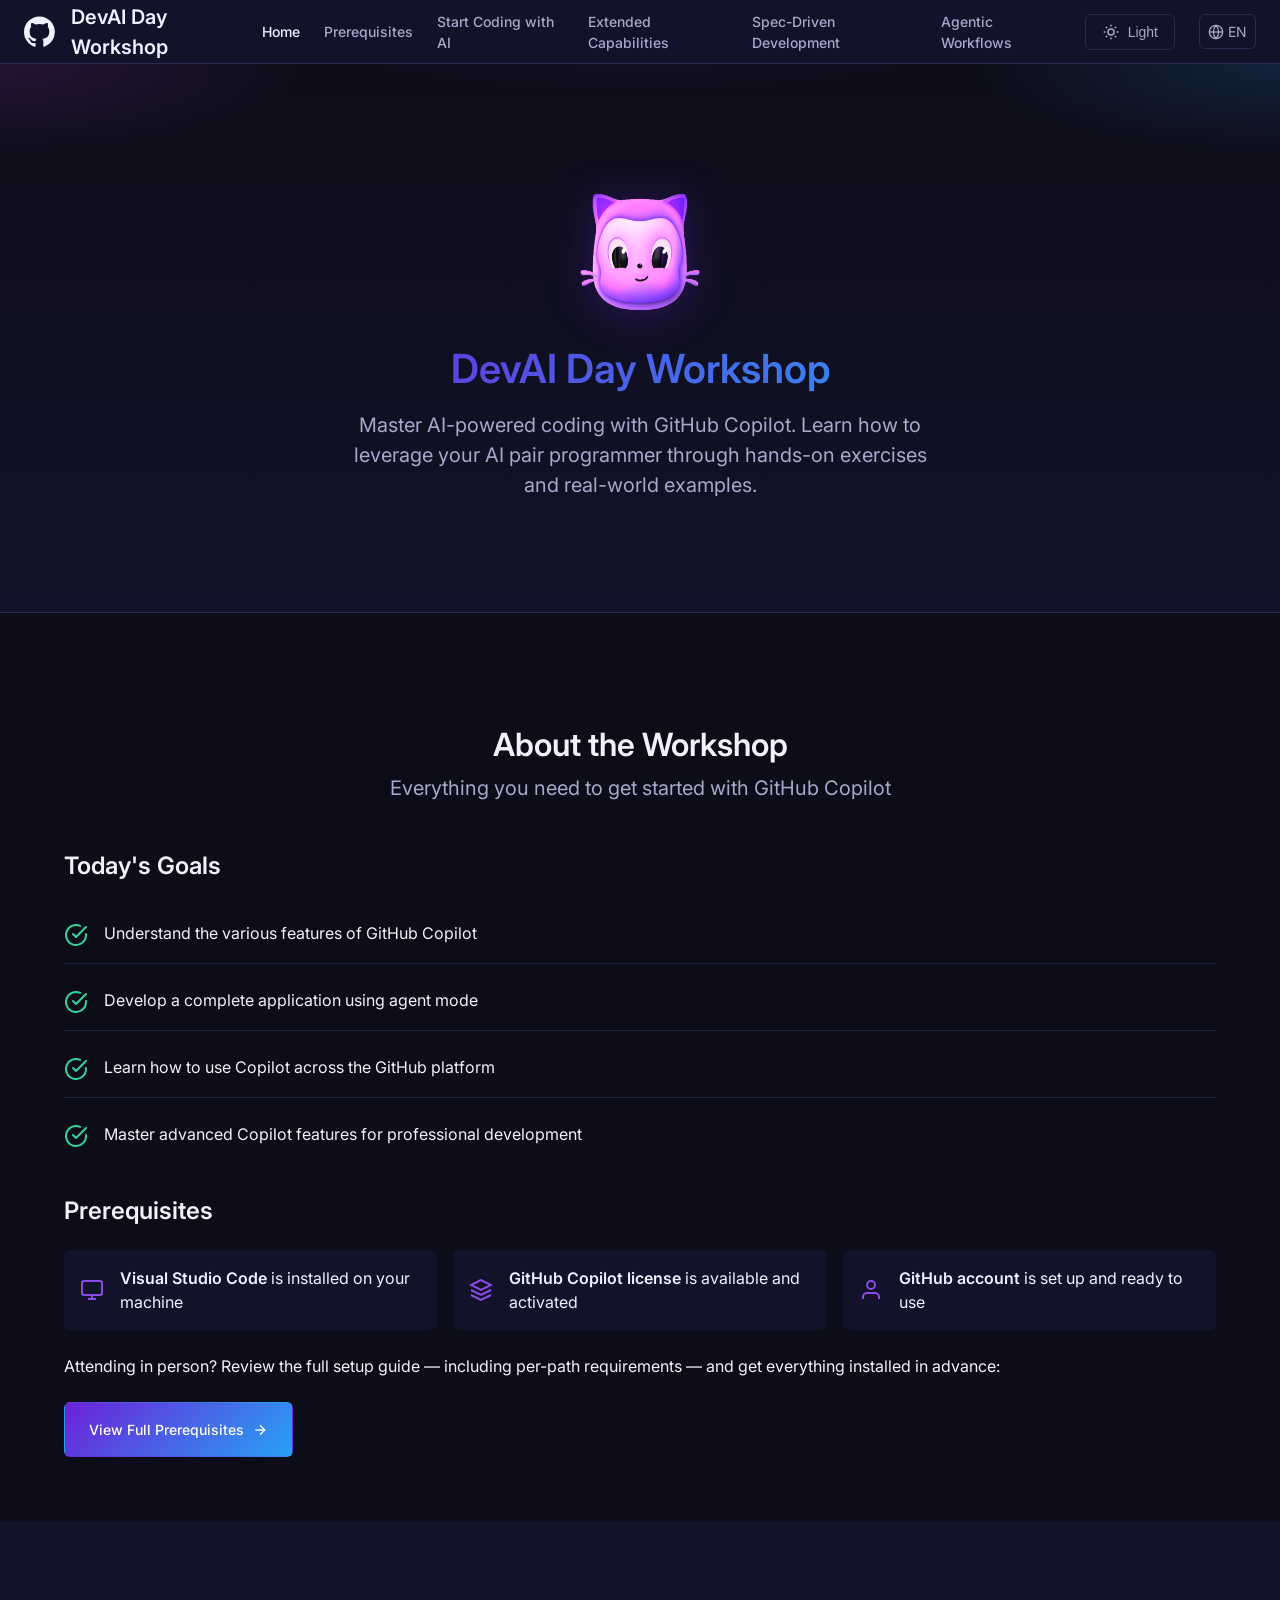
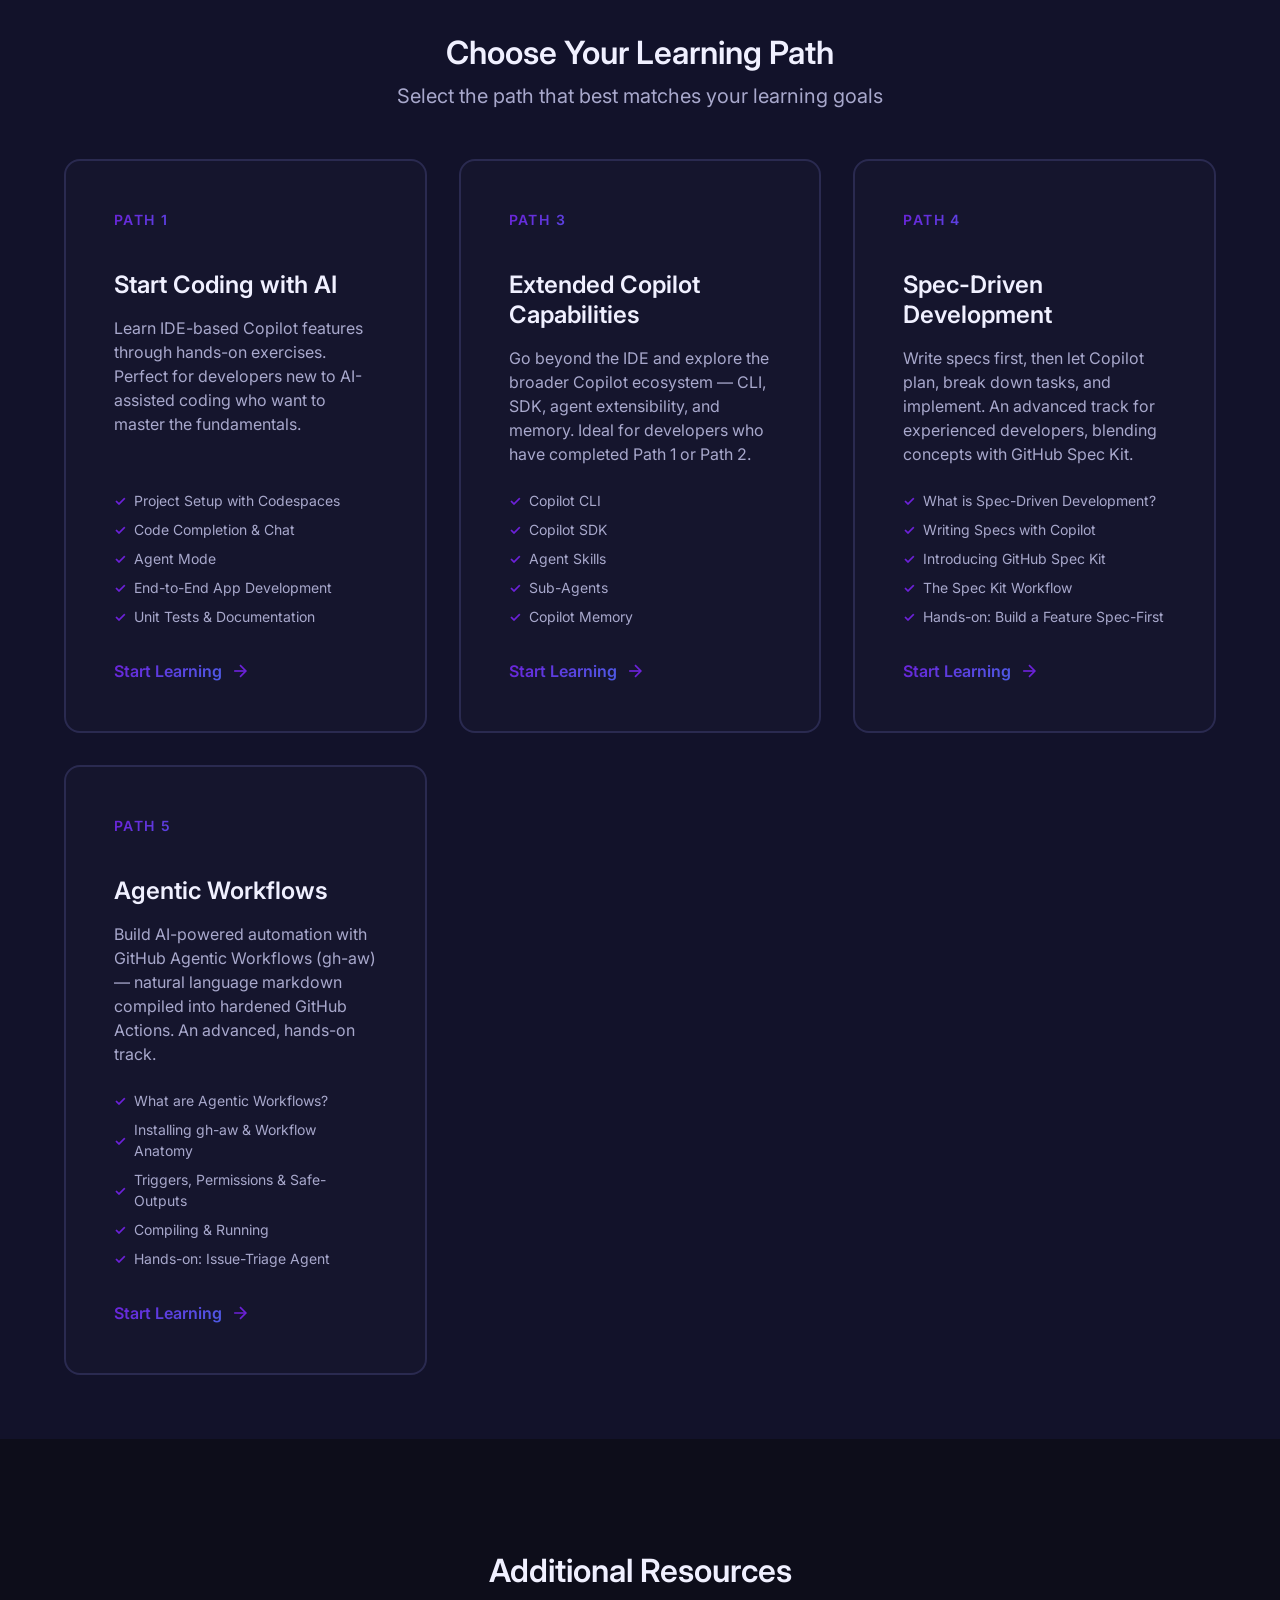
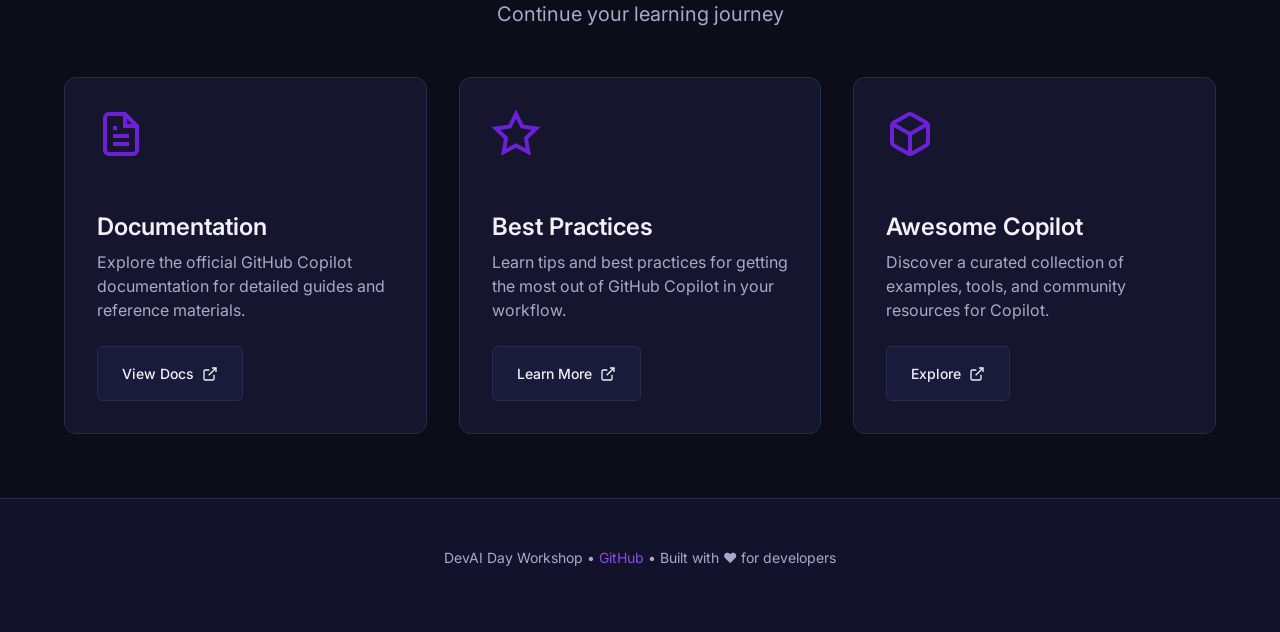
==== commit 3ec726a3: "remove path 2" ====
--- a/index.html
+++ b/index.html
@@ -27,7 +27,6 @@
       <a href="index.html" class="header-nav-link active" data-i18n="common.nav.home">Home</a>
       <a href="devai-day-workshop/prerequisites.html" class="header-nav-link" data-i18n="common.nav.prerequisites">Prerequisites</a>
       <a href="devai-day-workshop/start-coding.html" class="header-nav-link" data-i18n="common.nav.startCoding">Start Coding with AI</a>
-      <a href="devai-day-workshop/pro-features.html" class="header-nav-link" data-i18n="common.nav.proFeatures">Copilot Pro Features</a>
       <a href="devai-day-workshop/extended-capabilities.html" class="header-nav-link" data-i18n="common.nav.extendedCapabilities">Extended Capabilities</a>
       <a href="devai-day-workshop/spec-driven-development.html" class="header-nav-link" data-i18n="common.nav.specDriven">Spec-Driven Development</a>
       <a href="devai-day-workshop/agentic-workflows.html" class="header-nav-link" data-i18n="common.nav.agenticWorkflows">Agentic Workflows</a>
@@ -178,37 +177,13 @@
             </span>
           </a>
 
-          <!-- Path 2: Copilot Pro Features -->
-          <a href="devai-day-workshop/pro-features.html" class="path-card" aria-labelledby="path2-title">
-            <span class="path-card-number" data-i18n="index.path2.number">Path 2</span>
-            <h3 id="path2-title" class="path-card-title" data-i18n="index.path2.title">Copilot Pro Features</h3>
-            <p class="path-card-description" data-i18n="index.path2.description">
-              Explore advanced Copilot features for professional development workflows. 
-              Ideal for developers ready to leverage AI across the entire development lifecycle.
-            </p>
-            <ul class="path-card-topics">
-              <li data-i18n="index.path2.topic1">Create Repos with Coding Agent</li>
-              <li data-i18n="index.path2.topic2">Plan &amp; Design with Custom Agents</li>
-              <li data-i18n="index.path2.topic3">Copilot Instructions Setup</li>
-              <li data-i18n="index.path2.topic4">PR Generation &amp; Code Review</li>
-              <li data-i18n="index.path2.topic5">Agent Mission Control</li>
-            </ul>
-            <span class="path-card-action">
-              <span data-i18n="index.path2.action">Start Learning</span>
-              <svg width="20" height="20" viewBox="0 0 24 24" fill="none" stroke="currentColor" stroke-width="2" aria-hidden="true">
-                <line x1="5" y1="12" x2="19" y2="12"/>
-                <polyline points="12 5 19 12 12 19"/>
-              </svg>
-            </span>
-          </a>
-
           <!-- Path 3: Extended Copilot Capabilities -->
           <a href="devai-day-workshop/extended-capabilities.html" class="path-card" aria-labelledby="path3-title">
             <span class="path-card-number" data-i18n="index.path3.number">Path 3</span>
             <h3 id="path3-title" class="path-card-title" data-i18n="index.path3.title">Extended Copilot Capabilities</h3>
             <p class="path-card-description" data-i18n="index.path3.description">
               Go beyond the IDE and explore the broader Copilot ecosystem — CLI, SDK, agent 
-              extensibility, and memory. Ideal for developers who have completed Path 1 or Path 2.
+              extensibility, and memory. Ideal for developers who have completed Path 1.
             </p>
             <ul class="path-card-topics">
               <li data-i18n="index.path3.topic1">Copilot CLI</li>
--- a/devai-day-workshop/css/styles.css
+++ b/devai-day-workshop/css/styles.css
@@ -1369,3 +1369,23 @@
   white-space: nowrap;
   border: 0;
 }
+
+/* Mermaid diagram figures */
+.diagram-figure {
+  margin: 1.5rem 0;
+}
+.diagram-figure .mermaid {
+  display: flex;
+  justify-content: center;
+  background: transparent;
+  border: 0;
+  padding: 0.5rem 0;
+  overflow-x: auto;
+}
+.diagram-figure figcaption {
+  margin-top: 0.5rem;
+  font-size: 0.9rem;
+  color: var(--color-text-muted);
+  text-align: center;
+  font-style: italic;
+}
